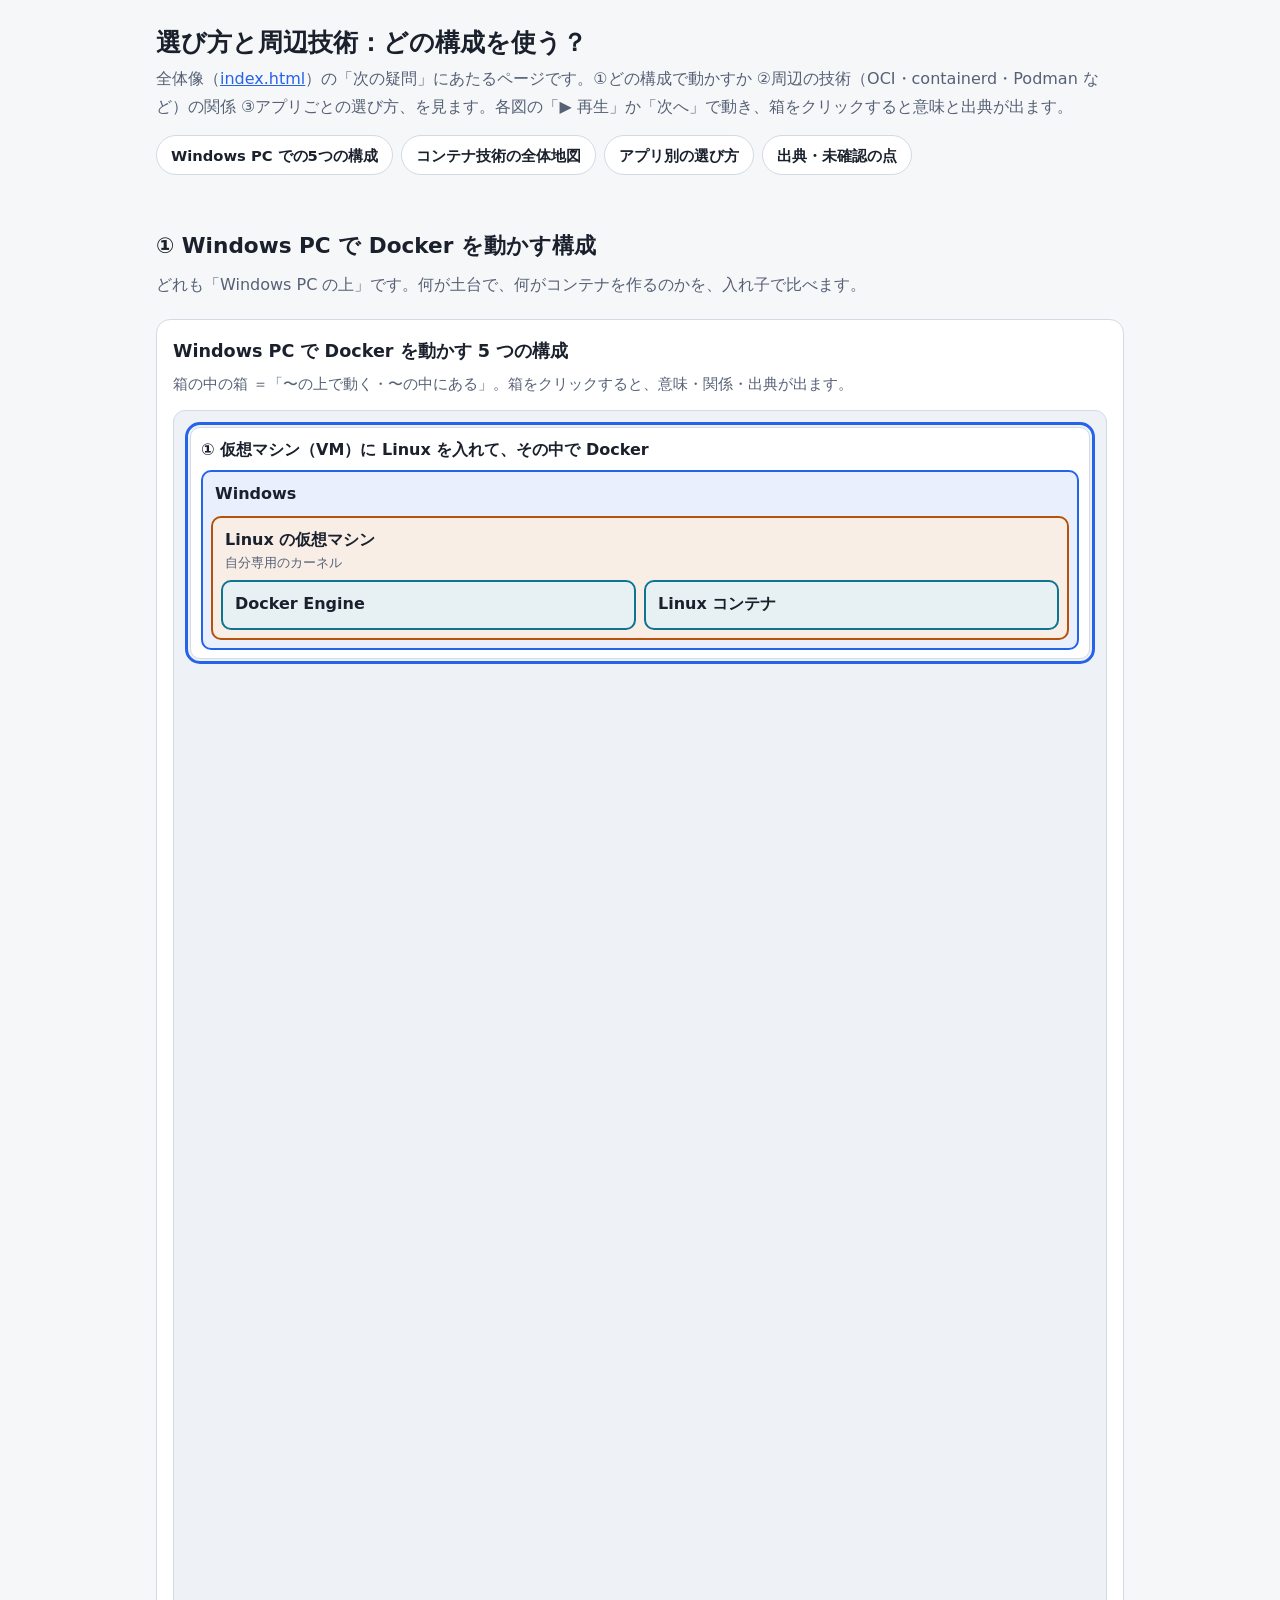
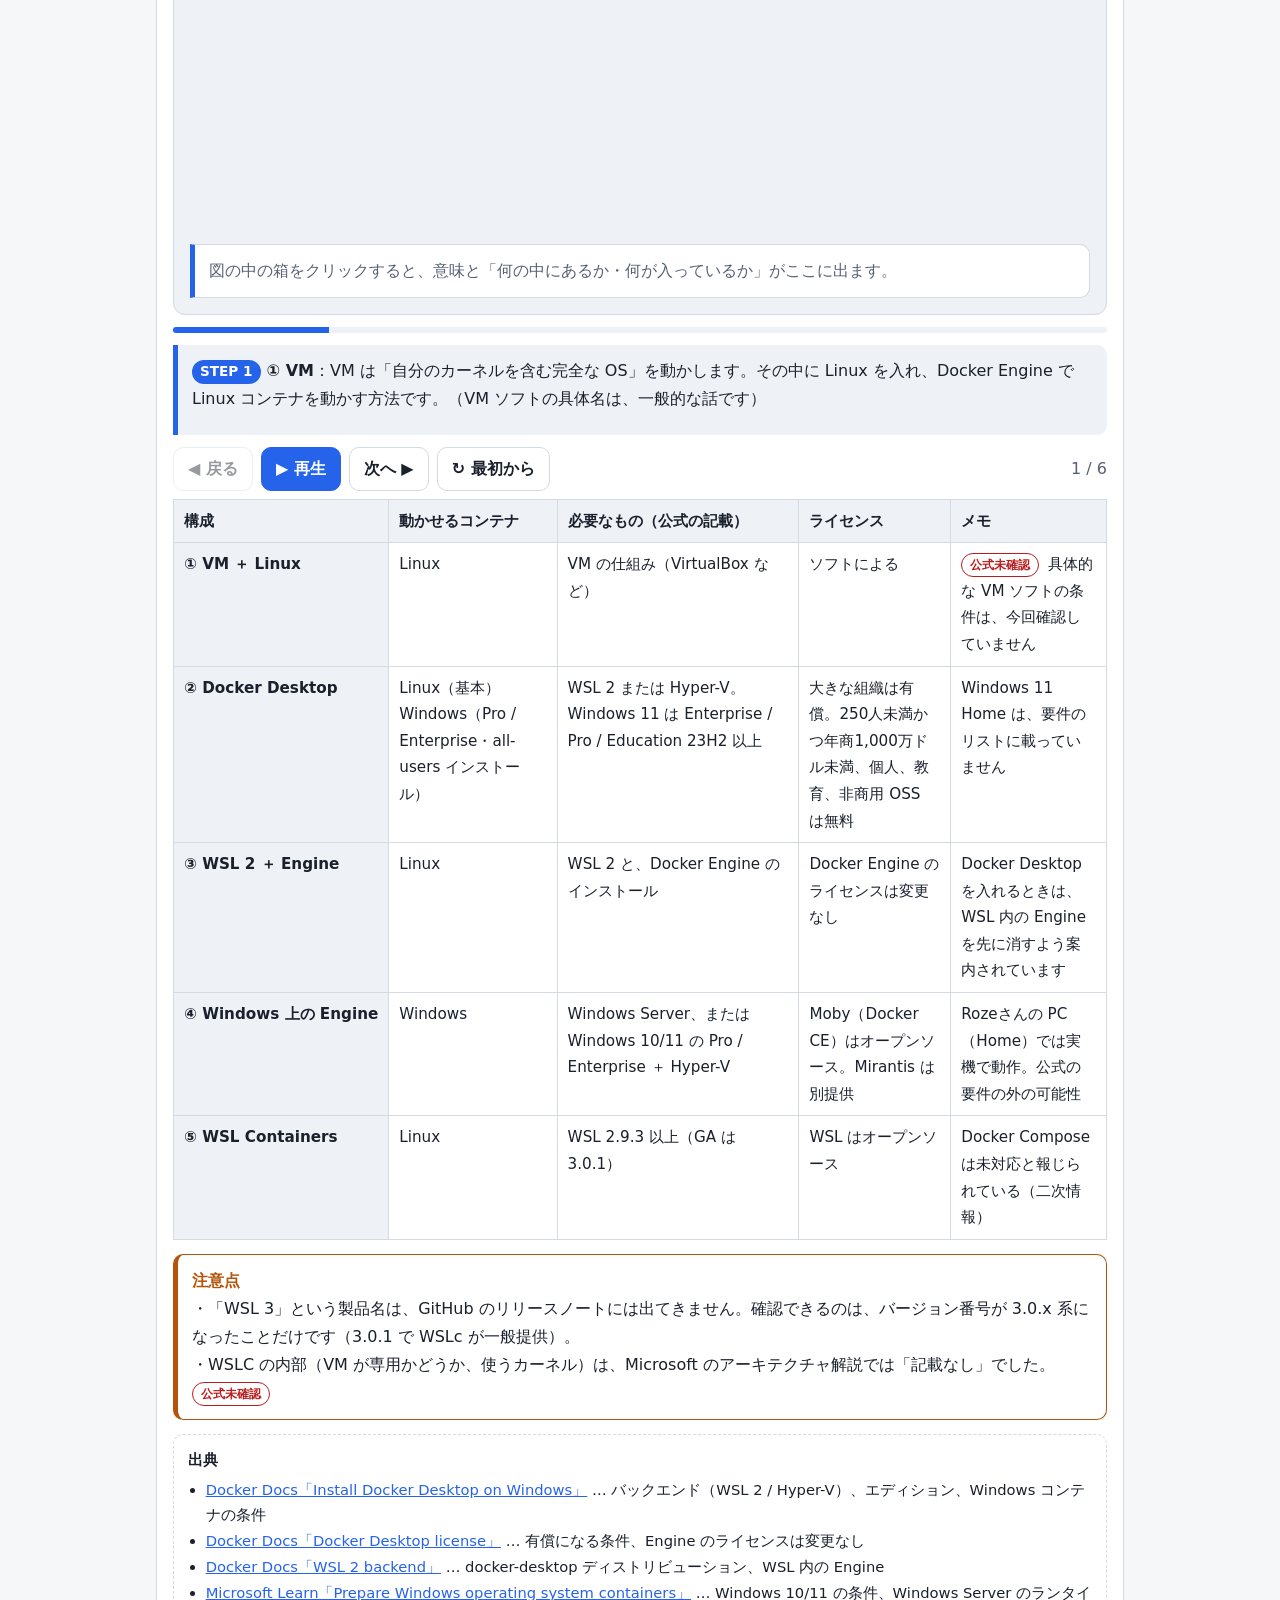
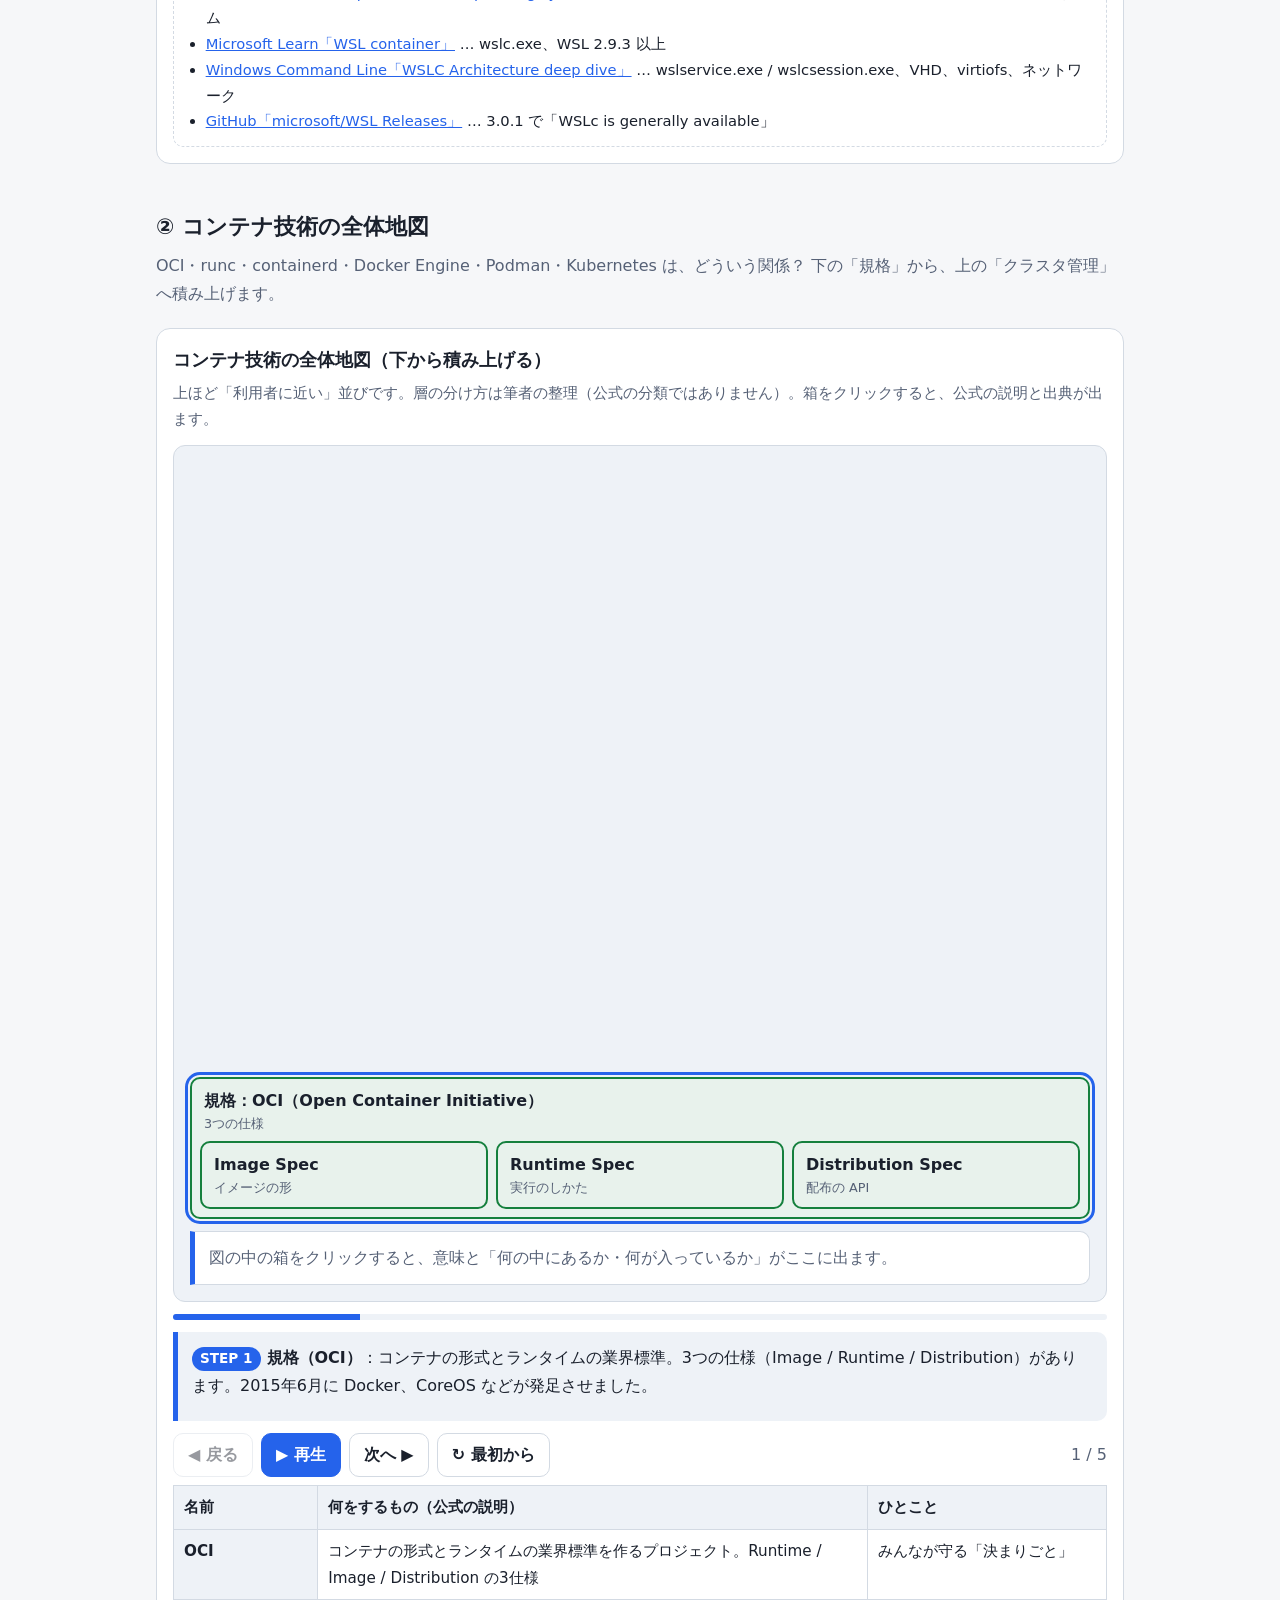
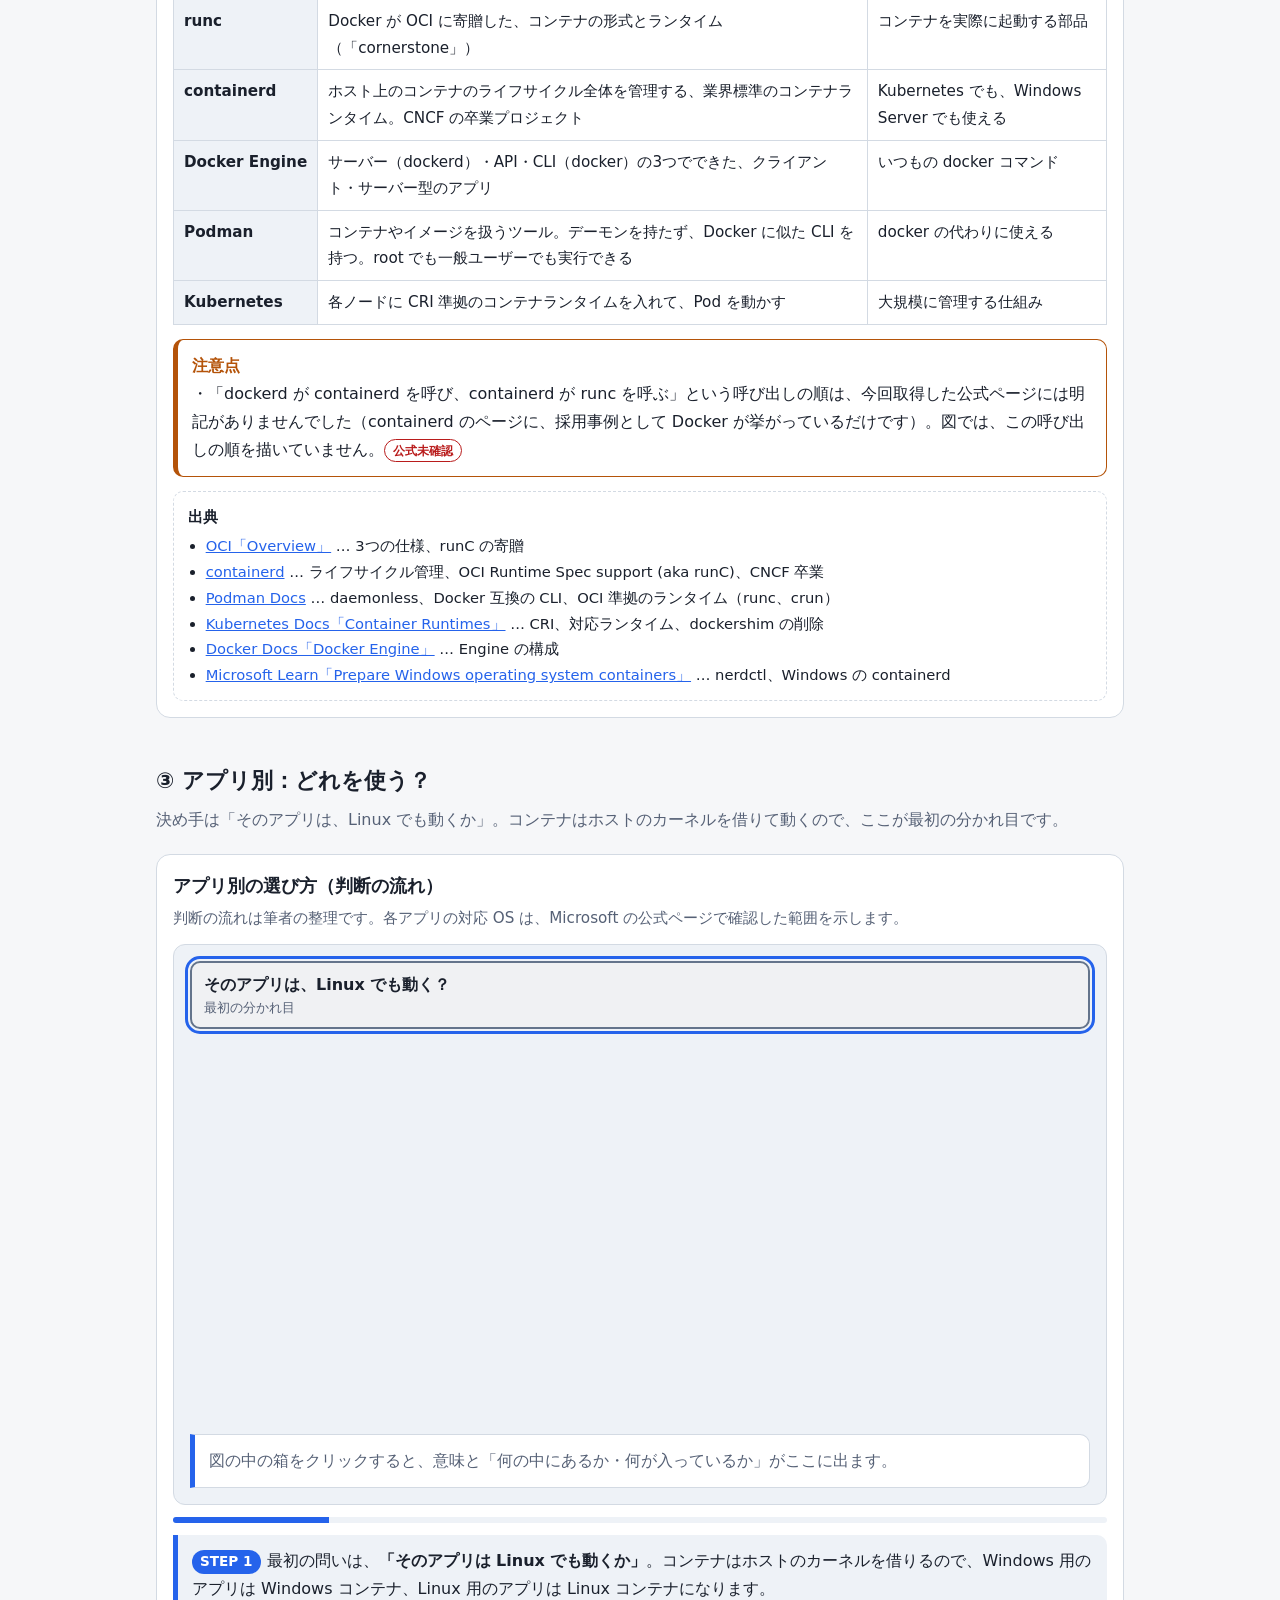
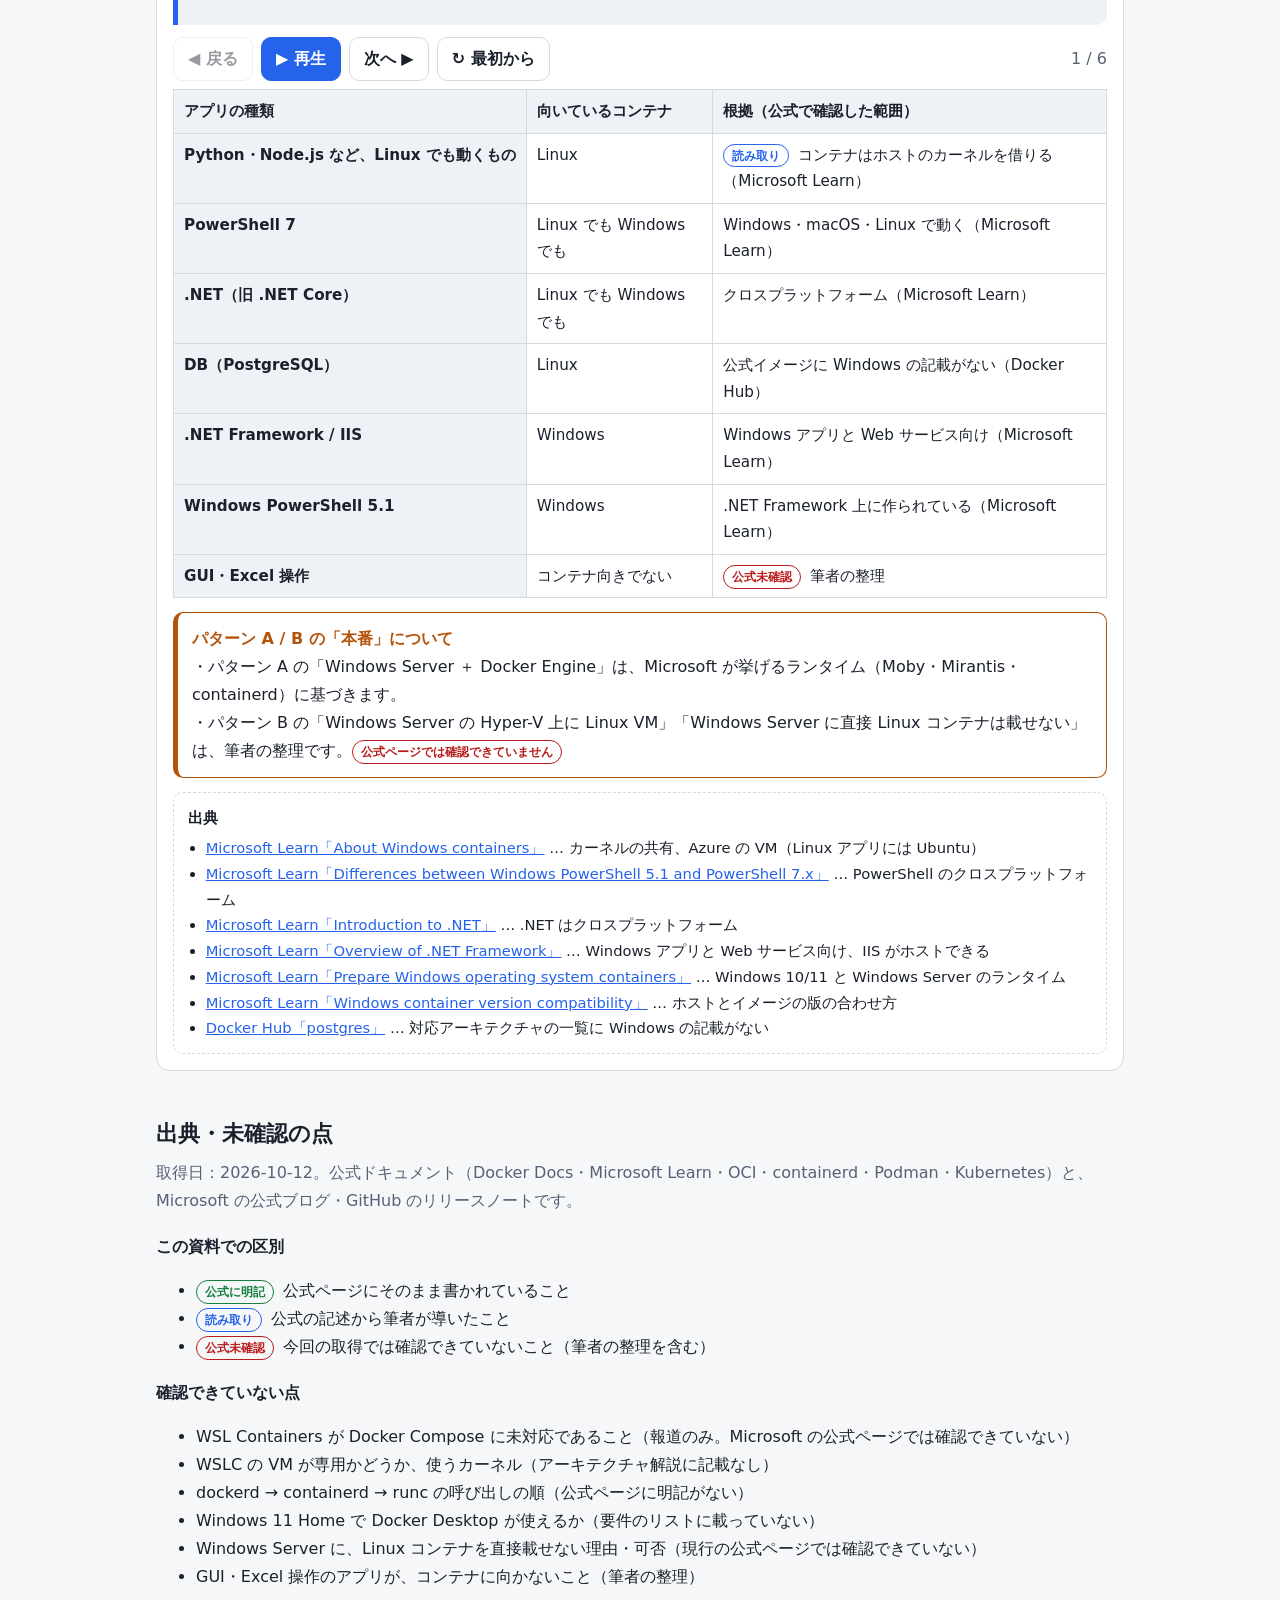
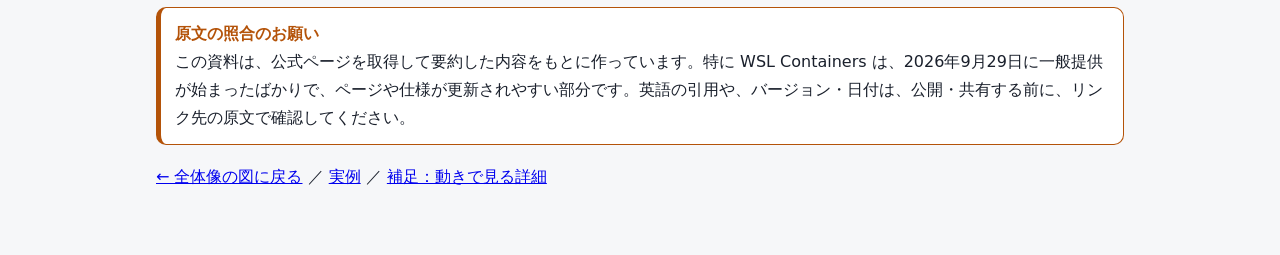
==== docker_visual/choose.html @ 4e9d83b9 "選び方と周辺技術のページを追加 drawio にあった話題を HTML に追加した。  - choose.html: Windows PC での5つの構成の比較、コンテナ技術の   全体地図（OCI・" ====
<!doctype html>
<html lang="ja">
<head>
  <meta charset="utf-8">
  <meta name="viewport" content="width=device-width, initial-scale=1">
  <title>選び方と周辺技術：どの構成を使う？</title>
  <meta name="description" content="Windows PC で Docker を動かす構成の比較、コンテナ技術の全体地図（OCI・containerd・runc・Podman・Kubernetes）、アプリ別の選び方を、公式ドキュメントの出典つきで解説">
  <link rel="stylesheet" href="css/base.css">
  <link rel="stylesheet" href="css/scenes.css">
  <link rel="stylesheet" href="css/termmap.css">
  <link rel="stylesheet" href="css/details.css">
</head>
<body>
<div class="wrap">

  <header class="details-head">
    <h1>選び方と周辺技術：どの構成を使う？</h1>
    <p>全体像（<a href="index.html">index.html</a>）の「次の疑問」にあたるページです。①どの構成で動かすか ②周辺の技術（OCI・containerd・Podman など）の関係 ③アプリごとの選び方、を見ます。各図の「▶ 再生」か「次へ」で動き、箱をクリックすると意味と出典が出ます。</p>
    <ul class="jump" aria-label="ページ内の移動">
      <li><a href="#t-config">Windows PC での5つの構成</a></li>
      <li><a href="#t-landscape">コンテナ技術の全体地図</a></li>
      <li><a href="#t-choose">アプリ別の選び方</a></li>
      <li><a href="#sources">出典・未確認の点</a></li>
    </ul>
  </header>

  <main>

  <!-- ======================= A. 構成の比較 ======================= -->
  <section class="group" id="g-config">
    <h2>① Windows PC で Docker を動かす構成</h2>
    <p class="lead">どれも「Windows PC の上」です。何が土台で、何がコンテナを作るのかを、入れ子で比べます。</p>

    <section class="scene" data-scene aria-labelledby="t-config">
      <h3 id="t-config">Windows PC で Docker を動かす 5 つの構成</h3>
      <p class="scene-sub">箱の中の箱 ＝「〜の上で動く・〜の中にある」。箱をクリックすると、意味・関係・出典が出ます。</p>
      <div class="stage">
        <div class="termmap">

          <div class="cfg" data-show="1" data-hl="1">
            <div class="cfg-title">① 仮想マシン（VM）に Linux を入れて、その中で Docker</div>
            <div class="tm win" data-term="hostos">
              <button class="tm-label" type="button"><span class="tm-name">Windows</span></button>
              <div class="tm-body">
                <div class="tm lin" data-term="vm_linux">
                  <button class="tm-label" type="button"><span class="tm-name">Linux の仮想マシン</span><span class="tm-note">自分専用のカーネル</span></button>
                  <div class="tm-body">
                    <div class="tm ctr" data-term="engine"><button class="tm-label" type="button"><span class="tm-name">Docker Engine</span></button></div>
                    <div class="tm ctr" data-term="ctr_linux"><button class="tm-label" type="button"><span class="tm-name">Linux コンテナ</span></button></div>
                  </div>
                </div>
              </div>
            </div>
          </div>

          <div class="cfg" data-show="2" data-hl="2">
            <div class="cfg-title">② Docker Desktop（WSL 2 バックエンド）</div>
            <div class="tm win" data-term="hostos">
              <button class="tm-label" type="button"><span class="tm-name">Windows</span></button>
              <div class="tm-body">
                <div class="tm ctr" data-term="desktop_win"><button class="tm-label" type="button"><span class="tm-name">Docker Desktop</span><span class="tm-note">GUI・docker コマンド</span></button></div>
                <div class="tm lin" data-term="wsl2">
                  <button class="tm-label" type="button"><span class="tm-name">WSL 2</span><span class="tm-note">Linux カーネル</span></button>
                  <div class="tm-body">
                    <div class="tm host" data-term="desktop_distro">
                      <button class="tm-label" type="button"><span class="tm-name">docker-desktop ディストリビューション</span></button>
                      <div class="tm-body">
                        <div class="tm ctr" data-term="engine"><button class="tm-label" type="button"><span class="tm-name">Docker Engine</span></button></div>
                        <div class="tm ctr" data-term="ctr_linux"><button class="tm-label" type="button"><span class="tm-name">Linux コンテナ</span></button></div>
                      </div>
                    </div>
                  </div>
                </div>
              </div>
            </div>
          </div>

          <div class="cfg" data-show="3" data-hl="3">
            <div class="cfg-title">③ WSL 2 の Ubuntu などに、Docker Engine を直接入れる</div>
            <div class="tm win" data-term="hostos">
              <button class="tm-label" type="button"><span class="tm-name">Windows</span></button>
              <div class="tm-body">
                <div class="tm lin" data-term="wsl2">
                  <button class="tm-label" type="button"><span class="tm-name">WSL 2</span><span class="tm-note">Linux カーネル</span></button>
                  <div class="tm-body">
                    <div class="tm host" data-term="ubuntu_distro">
                      <button class="tm-label" type="button"><span class="tm-name">Ubuntu など</span></button>
                      <div class="tm-body">
                        <div class="tm ctr" data-term="engine"><button class="tm-label" type="button"><span class="tm-name">Docker Engine</span><span class="tm-note">直接入れる</span></button></div>
                        <div class="tm ctr" data-term="ctr_linux"><button class="tm-label" type="button"><span class="tm-name">Linux コンテナ</span></button></div>
                      </div>
                    </div>
                  </div>
                </div>
              </div>
            </div>
          </div>

          <div class="cfg" data-show="4" data-hl="4">
            <div class="cfg-title">④ Windows 上に Docker Engine（Windows コンテナ）</div>
            <div class="tm win" data-term="hostos">
              <button class="tm-label" type="button"><span class="tm-name">Windows</span><span class="tm-note">カーネルを貸す</span></button>
              <div class="tm-body">
                <div class="tm ctr" data-term="win_engine"><button class="tm-label" type="button"><span class="tm-name">Docker Engine</span><span class="tm-note">Windows 上</span></button></div>
                <div class="tm ctr" data-term="ctr_win"><button class="tm-label" type="button"><span class="tm-name">Windows コンテナ</span><span class="tm-note">プロセス分離 / Hyper-V 分離</span></button></div>
              </div>
            </div>
          </div>

          <div class="cfg" data-show="5" data-hl="5">
            <div class="cfg-title">⑤ WSL Containers（wslc）：Docker を入れずに Linux コンテナ</div>
            <div class="tm win" data-term="hostos">
              <button class="tm-label" type="button"><span class="tm-name">Windows</span></button>
              <div class="tm-body">
                <div class="tm ctr" data-term="wslc_cli"><button class="tm-label" type="button"><span class="tm-name">wslc.exe</span><span class="tm-note">CLI（docker に似たコマンド）</span></button></div>
                <div class="tm lin" data-term="wslc_service">
                  <button class="tm-label" type="button"><span class="tm-name">WSL（wslservice.exe）</span><span class="tm-note">VM を作る</span></button>
                  <div class="tm-body">
                    <div class="tm host" data-term="wslc_session">
                      <button class="tm-label" type="button"><span class="tm-name">セッション（wslcsession.exe）</span></button>
                      <div class="tm-body">
                        <div class="tm ctr" data-term="ctr_linux"><button class="tm-label" type="button"><span class="tm-name">Linux コンテナ</span></button></div>
                      </div>
                    </div>
                  </div>
                </div>
              </div>
            </div>
          </div>

          <div class="tm-panel" aria-live="polite"></div>
        </div>
      </div>
      <ol class="caption-list">
        <li><strong>① VM</strong>：VM は「自分のカーネルを含む完全な OS」を動かします。その中に Linux を入れ、Docker Engine で Linux コンテナを動かす方法です。（VM ソフトの具体名は、一般的な話です）</li>
        <li><strong>② Docker Desktop</strong>：既定のバックエンドは <strong>WSL 2</strong>。コンテナは、WSL 2 の中の専用ディストリビューション（<code>docker-desktop</code>）で動きます。大きな組織では有償です。</li>
        <li><strong>③ WSL 2 ＋ Engine</strong>：Ubuntu などの WSL 2 ディストリビューションに、<strong>Docker Engine を直接</strong>入れます。Docker Desktop は不要。Docker Engine 自体のライセンスは変わっていません。</li>
        <li><strong>④ Windows 上の Engine</strong>：<strong>Windows コンテナ</strong>を動かす方法。Windows Server では Moby・Mirantis・containerd。Windows 10/11 は、公式には「Pro / Enterprise ＋ Hyper-V」。Rozeさんの PC（Home）では動きましたが、公式の要件の外の可能性があります。</li>
        <li><strong>⑤ WSL Containers</strong>：WSL に組み込まれた Linux コンテナ機能（<code>wslc.exe</code>）。<strong>Docker を別に入れなくてよい</strong>。2026/9/29 に一般提供（WSL 3.0.1）。Docker Compose は未対応と報じられています（公式ページでは未確認）。</li>
        <li>どれも「カーネルを借りて動く」点は同じ。違いは、<strong>誰がコンテナを作るか</strong>と、<strong>どのカーネルを使うか</strong>です。<span class="badge inf">公式の記述からの読み取り</span></li>
      </ol>

      <div class="table-wrap">
        <table class="tbl">
          <thead><tr><th>構成</th><th>動かせるコンテナ</th><th>必要なもの（公式の記載）</th><th>ライセンス</th><th>メモ</th></tr></thead>
          <tbody>
            <tr><th>① VM ＋ Linux</th><td>Linux</td><td>VM の仕組み（VirtualBox など）</td><td>ソフトによる</td><td><span class="badge unk">公式未確認</span> 具体的な VM ソフトの条件は、今回確認していません</td></tr>
            <tr><th>② Docker Desktop</th><td>Linux（基本）<br>Windows（Pro / Enterprise・all-users インストール）</td><td>WSL 2 または Hyper-V。Windows 11 は Enterprise / Pro / Education 23H2 以上</td><td>大きな組織は有償。250人未満かつ年商1,000万ドル未満、個人、教育、非商用 OSS は無料</td><td>Windows 11 Home は、要件のリストに載っていません</td></tr>
            <tr><th>③ WSL 2 ＋ Engine</th><td>Linux</td><td>WSL 2 と、Docker Engine のインストール</td><td>Docker Engine のライセンスは変更なし</td><td>Docker Desktop を入れるときは、WSL 内の Engine を先に消すよう案内されています</td></tr>
            <tr><th>④ Windows 上の Engine</th><td>Windows</td><td>Windows Server、または Windows 10/11 の Pro / Enterprise ＋ Hyper-V</td><td>Moby（Docker CE）はオープンソース。Mirantis は別提供</td><td>Rozeさんの PC（Home）では実機で動作。公式の要件の外の可能性</td></tr>
            <tr><th>⑤ WSL Containers</th><td>Linux</td><td>WSL 2.9.3 以上（GA は 3.0.1）</td><td>WSL はオープンソース</td><td>Docker Compose は未対応と報じられている（二次情報）</td></tr>
          </tbody>
        </table>
      </div>

      <div class="note">
        <strong>注意点</strong><br>
        ・「WSL 3」という製品名は、GitHub のリリースノートには出てきません。確認できるのは、バージョン番号が 3.0.x 系になったことだけです（3.0.1 で WSLc が一般提供）。<br>
        ・WSLC の内部（VM が専用かどうか、使うカーネル）は、Microsoft のアーキテクチャ解説では「記載なし」でした。<span class="badge unk">公式未確認</span>
      </div>

      <div class="sources">
        <strong>出典</strong>
        <ul>
          <li><a href="https://docs.docker.com/desktop/setup/install/windows-install/" target="_blank" rel="noopener">Docker Docs「Install Docker Desktop on Windows」</a> … バックエンド（WSL 2 / Hyper-V）、エディション、Windows コンテナの条件</li>
          <li><a href="https://docs.docker.com/subscription/desktop-license/" target="_blank" rel="noopener">Docker Docs「Docker Desktop license」</a> … 有償になる条件、Engine のライセンスは変更なし</li>
          <li><a href="https://docs.docker.com/desktop/features/wsl/" target="_blank" rel="noopener">Docker Docs「WSL 2 backend」</a> … docker-desktop ディストリビューション、WSL 内の Engine</li>
          <li><a href="https://learn.microsoft.com/en-us/virtualization/windowscontainers/quick-start/set-up-environment" target="_blank" rel="noopener">Microsoft Learn「Prepare Windows operating system containers」</a> … Windows 10/11 の条件、Windows Server のランタイム</li>
          <li><a href="https://learn.microsoft.com/en-us/windows/wsl/wsl-container" target="_blank" rel="noopener">Microsoft Learn「WSL container」</a> … wslc.exe、WSL 2.9.3 以上</li>
          <li><a href="https://devblogs.microsoft.com/commandline/wslc-architecture-deep-dive/" target="_blank" rel="noopener">Windows Command Line「WSLC Architecture deep dive」</a> … wslservice.exe / wslcsession.exe、VHD、virtiofs、ネットワーク</li>
          <li><a href="https://github.com/microsoft/WSL/releases" target="_blank" rel="noopener">GitHub「microsoft/WSL Releases」</a> … 3.0.1 で「WSLc is generally available」</li>
        </ul>
      </div>
    </section>
  </section>

  <!-- ======================= B. 技術の全体地図 ======================= -->
  <section class="group" id="g-landscape">
    <h2>② コンテナ技術の全体地図</h2>
    <p class="lead">OCI・runc・containerd・Docker Engine・Podman・Kubernetes は、どういう関係？ 下の「規格」から、上の「クラスタ管理」へ積み上げます。</p>

    <section class="scene" data-scene aria-labelledby="t-landscape">
      <h3 id="t-landscape">コンテナ技術の全体地図（下から積み上げる）</h3>
      <p class="scene-sub">上ほど「利用者に近い」並びです。層の分け方は筆者の整理（公式の分類ではありません）。箱をクリックすると、公式の説明と出典が出ます。</p>
      <div class="stage">
        <div class="termmap">

          <div class="tm net" data-term="l_orch" data-show="5" data-hl="5">
            <button class="tm-label" type="button"><span class="tm-name">クラスタの管理</span><span class="tm-note">多数のコンテナを、複数のマシンで</span></button>
            <div class="tm-body">
              <div class="tm net" data-term="k8s"><button class="tm-label" type="button"><span class="tm-name">Kubernetes</span><span class="tm-note">CRI に準拠したランタイムが必要</span></button></div>
              <div class="tm host" data-term="cri"><button class="tm-label" type="button"><span class="tm-name">CRI</span><span class="tm-note">kubelet とランタイムの取り決め</span></button></div>
            </div>
          </div>

          <div class="tm ctr" data-term="l_tools" data-show="4" data-hl="4">
            <button class="tm-label" type="button"><span class="tm-name">利用者が使うエンジン・ツール</span><span class="tm-note">docker / podman / nerdctl</span></button>
            <div class="tm-body">
              <div class="tm ctr" data-term="engine"><button class="tm-label" type="button"><span class="tm-name">Docker Engine</span><span class="tm-note">docker ＋ API ＋ dockerd</span></button></div>
              <div class="tm ctr" data-term="podman"><button class="tm-label" type="button"><span class="tm-name">Podman</span><span class="tm-note">デーモンを持たない</span></button></div>
              <div class="tm ctr" data-term="nerdctl"><button class="tm-label" type="button"><span class="tm-name">nerdctl</span><span class="tm-note">containerd 用の Docker 互換 CLI</span></button></div>
            </div>
          </div>

          <div class="tm win" data-term="l_runtime" data-show="3" data-hl="3">
            <button class="tm-label" type="button"><span class="tm-name">コンテナランタイム</span><span class="tm-note">ライフサイクルを管理する</span></button>
            <div class="tm-body">
              <div class="tm win" data-term="containerd"><button class="tm-label" type="button"><span class="tm-name">containerd</span><span class="tm-note">Linux にも Windows にもある</span></button></div>
              <div class="tm win" data-term="crio"><button class="tm-label" type="button"><span class="tm-name">CRI-O</span></button></div>
            </div>
          </div>

          <div class="tm lin" data-term="l_low" data-show="2" data-hl="2">
            <button class="tm-label" type="button"><span class="tm-name">低レベルランタイム</span><span class="tm-note">コンテナのプロセスを実際に作る</span></button>
            <div class="tm-body">
              <div class="tm lin" data-term="runc"><button class="tm-label" type="button"><span class="tm-name">runc</span><span class="tm-note">Docker が OCI に寄贈</span></button></div>
              <div class="tm lin" data-term="crun"><button class="tm-label" type="button"><span class="tm-name">crun</span></button></div>
            </div>
          </div>

          <div class="tm img" data-term="l_spec" data-hl="1">
            <button class="tm-label" type="button"><span class="tm-name">規格：OCI（Open Container Initiative）</span><span class="tm-note">3つの仕様</span></button>
            <div class="tm-body">
              <div class="tm img" data-term="oci_image"><button class="tm-label" type="button"><span class="tm-name">Image Spec</span><span class="tm-note">イメージの形</span></button></div>
              <div class="tm img" data-term="oci_runtime"><button class="tm-label" type="button"><span class="tm-name">Runtime Spec</span><span class="tm-note">実行のしかた</span></button></div>
              <div class="tm img" data-term="oci_dist"><button class="tm-label" type="button"><span class="tm-name">Distribution Spec</span><span class="tm-note">配布の API</span></button></div>
            </div>
          </div>

          <div class="tm-panel" aria-live="polite"></div>
        </div>
      </div>
      <ol class="caption-list">
        <li><strong>規格（OCI）</strong>：コンテナの形式とランタイムの業界標準。3つの仕様（Image / Runtime / Distribution）があります。2015年6月に Docker、CoreOS などが発足させました。</li>
        <li><strong>低レベルランタイム</strong>：コンテナのプロセスを実際に作る部分。<strong>runc</strong> は、Docker が OCI に寄贈したものです。Podman のページには、runc と並んで <strong>crun</strong> が挙がっています。</li>
        <li><strong>コンテナランタイム</strong>：<strong>containerd</strong> は、コンテナのライフサイクル全体（イメージの転送と保存、コンテナの実行と監視など）を管理します。Linux と Windows の両方にあります。<strong>CRI-O</strong> も、Kubernetes のランタイムの例です。</li>
        <li><strong>エンジン・ツール</strong>：<strong>Docker Engine</strong>、デーモンを持たない <strong>Podman</strong>、containerd 用の Docker 互換 CLI <strong>nerdctl</strong>。Podman は、OCI 準拠のランタイム（runc、crun など）に頼ってコンテナを作ります。</li>
        <li><strong>Kubernetes</strong>：各ノードに、CRI に準拠したコンテナランタイムを入れて使います。例は containerd・CRI-O・Docker Engine・Mirantis Container Runtime。Docker Engine との直接統合（dockershim）は 1.24 で削除されました。</li>
      </ol>

      <div class="table-wrap">
        <table class="tbl">
          <thead><tr><th>名前</th><th>何をするもの（公式の説明）</th><th>ひとこと</th></tr></thead>
          <tbody>
            <tr><th>OCI</th><td>コンテナの形式とランタイムの業界標準を作るプロジェクト。Runtime / Image / Distribution の3仕様</td><td>みんなが守る「決まりごと」</td></tr>
            <tr><th>runc</th><td>Docker が OCI に寄贈した、コンテナの形式とランタイム（「cornerstone」）</td><td>コンテナを実際に起動する部品</td></tr>
            <tr><th>containerd</th><td>ホスト上のコンテナのライフサイクル全体を管理する、業界標準のコンテナランタイム。CNCF の卒業プロジェクト</td><td>Kubernetes でも、Windows Server でも使える</td></tr>
            <tr><th>Docker Engine</th><td>サーバー（dockerd）・API・CLI（docker）の3つでできた、クライアント・サーバー型のアプリ</td><td>いつもの docker コマンド</td></tr>
            <tr><th>Podman</th><td>コンテナやイメージを扱うツール。デーモンを持たず、Docker に似た CLI を持つ。root でも一般ユーザーでも実行できる</td><td>docker の代わりに使える</td></tr>
            <tr><th>Kubernetes</th><td>各ノードに CRI 準拠のコンテナランタイムを入れて、Pod を動かす</td><td>大規模に管理する仕組み</td></tr>
          </tbody>
        </table>
      </div>

      <div class="note">
        <strong>注意点</strong><br>
        ・「dockerd が containerd を呼び、containerd が runc を呼ぶ」という呼び出しの順は、今回取得した公式ページには明記がありませんでした（containerd のページに、採用事例として Docker が挙がっているだけです）。図では、この呼び出しの順を描いていません。<span class="badge unk">公式未確認</span>
      </div>

      <div class="sources">
        <strong>出典</strong>
        <ul>
          <li><a href="https://opencontainers.org/about/overview/" target="_blank" rel="noopener">OCI「Overview」</a> … 3つの仕様、runC の寄贈</li>
          <li><a href="https://containerd.io/" target="_blank" rel="noopener">containerd</a> … ライフサイクル管理、OCI Runtime Spec support (aka runC)、CNCF 卒業</li>
          <li><a href="https://docs.podman.io/en/latest/" target="_blank" rel="noopener">Podman Docs</a> … daemonless、Docker 互換の CLI、OCI 準拠のランタイム（runc、crun）</li>
          <li><a href="https://kubernetes.io/docs/setup/production-environment/container-runtimes/" target="_blank" rel="noopener">Kubernetes Docs「Container Runtimes」</a> … CRI、対応ランタイム、dockershim の削除</li>
          <li><a href="https://docs.docker.com/engine/" target="_blank" rel="noopener">Docker Docs「Docker Engine」</a> … Engine の構成</li>
          <li><a href="https://learn.microsoft.com/en-us/virtualization/windowscontainers/quick-start/set-up-environment" target="_blank" rel="noopener">Microsoft Learn「Prepare Windows operating system containers」</a> … nerdctl、Windows の containerd</li>
        </ul>
      </div>
    </section>
  </section>

  <!-- ======================= C. アプリ別の選び方 ======================= -->
  <section class="group" id="g-choose">
    <h2>③ アプリ別：どれを使う？</h2>
    <p class="lead">決め手は「そのアプリは、Linux でも動くか」。コンテナはホストのカーネルを借りて動くので、ここが最初の分かれ目です。</p>

    <section class="scene" data-scene aria-labelledby="t-choose">
      <h3 id="t-choose">アプリ別の選び方（判断の流れ）</h3>
      <p class="scene-sub">判断の流れは筆者の整理です。各アプリの対応 OS は、Microsoft の公式ページで確認した範囲を示します。</p>
      <div class="stage">
        <div class="termmap">

          <div class="tm host" data-term="q_linux" data-hl="1">
            <button class="tm-label" type="button"><span class="tm-name">そのアプリは、Linux でも動く？</span><span class="tm-note">最初の分かれ目</span></button>
          </div>

          <div class="grid2 choose-grid">
            <div class="tm-col">
              <div class="tm lin" data-term="pattern_b" data-show="2" data-hl="2">
                <button class="tm-label" type="button"><span class="tm-name">動く → パターン B：Linux コンテナ</span></button>
                <div class="tm-body col">
                  <div class="tm-body">
                    <div class="tm host" data-term="ps7"><button class="tm-label" type="button"><span class="tm-name">PowerShell 7</span></button></div>
                    <div class="tm host" data-term="dotnet"><button class="tm-label" type="button"><span class="tm-name">.NET（旧 .NET Core）</span></button></div>
                    <div class="tm host" data-term="db_linux"><button class="tm-label" type="button"><span class="tm-name">DB（PostgreSQL など）</span></button></div>
                  </div>
                  <div class="tm img" data-show="3" data-hl="3"><div class="tm-note">開発：WSL 2 ＋ Docker Engine（または Docker Desktop）</div></div>
                  <div class="tm img" data-show="3" data-hl="3"><div class="tm-note">本番：Linux サーバー・クラウド</div></div>
                </div>
              </div>
            </div>
            <div class="tm-col">
              <div class="tm win" data-term="pattern_a" data-show="4" data-hl="4">
                <button class="tm-label" type="button"><span class="tm-name">Windows 専用 → パターン A：Windows コンテナ</span></button>
                <div class="tm-body col">
                  <div class="tm-body">
                    <div class="tm host" data-term="dotnet_fw"><button class="tm-label" type="button"><span class="tm-name">.NET Framework（IIS 上の ASP.NET など）</span></button></div>
                    <div class="tm host" data-term="ps51"><button class="tm-label" type="button"><span class="tm-name">Windows PowerShell 5.1</span></button></div>
                  </div>
                  <div class="tm img" data-show="5" data-hl="5"><div class="tm-note">開発：Windows 11 Pro / Enterprise ＋ Docker Desktop（Windows コンテナ）</div></div>
                  <div class="tm img" data-show="5" data-hl="5"><div class="tm-note">本番：Windows Server ＋ Docker Engine。イメージの版（ltsc2022 など）を本番に合わせる</div></div>
                </div>
              </div>
            </div>
          </div>

          <div class="tm host unk" data-term="gui_excel" data-show="6" data-hl="6">
            <button class="tm-label" type="button"><span class="tm-name">GUI・Excel 操作のアプリ → コンテナには向かない</span><span class="tm-note">筆者の整理（公式未確認）</span></button>
          </div>

          <div class="tm-panel" aria-live="polite"></div>
        </div>
      </div>
      <ol class="caption-list">
        <li>最初の問いは、<strong>「そのアプリは Linux でも動くか」</strong>。コンテナはホストのカーネルを借りるので、Windows 用のアプリは Windows コンテナ、Linux 用のアプリは Linux コンテナになります。</li>
        <li><strong>Linux でも動く例</strong>：<strong>PowerShell 7</strong>（Windows・macOS・Linux で動く）、<strong>.NET</strong>（クロスプラットフォーム）、PostgreSQL などの DB（公式イメージは Linux 向け）。</li>
        <li>これらは<strong>パターン B（Linux コンテナ）</strong>。開発は WSL 2 ＋ Docker Engine（または Docker Desktop）、本番は Linux サーバーやクラウドです。<span class="badge inf">読み取り</span></li>
        <li><strong>Windows 専用の例</strong>：<strong>.NET Framework</strong>（Windows アプリと Web サービス向け。IIS が、そのランタイムをホストできる）、<strong>Windows PowerShell 5.1</strong>（.NET Framework 上に作られている）。</li>
        <li>これらは<strong>パターン A（Windows コンテナ）</strong>。開発は Windows 11 Pro / Enterprise ＋ Docker Desktop、本番は Windows Server ＋ Docker Engine。イメージの Windows の版を、本番に合わせます。</li>
        <li><strong>GUI を操作するアプリや Excel の操作</strong>は、コンテナには向かないと、筆者は整理しています。そのままの PC か VM で動かす想定です。<span class="badge unk">公式未確認</span></li>
      </ol>

      <div class="table-wrap">
        <table class="tbl">
          <thead><tr><th>アプリの種類</th><th>向いているコンテナ</th><th>根拠（公式で確認した範囲）</th></tr></thead>
          <tbody>
            <tr><th>Python・Node.js など、Linux でも動くもの</th><td>Linux</td><td><span class="badge inf">読み取り</span> コンテナはホストのカーネルを借りる（Microsoft Learn）</td></tr>
            <tr><th>PowerShell 7</th><td>Linux でも Windows でも</td><td>Windows・macOS・Linux で動く（Microsoft Learn）</td></tr>
            <tr><th>.NET（旧 .NET Core）</th><td>Linux でも Windows でも</td><td>クロスプラットフォーム（Microsoft Learn）</td></tr>
            <tr><th>DB（PostgreSQL）</th><td>Linux</td><td>公式イメージに Windows の記載がない（Docker Hub）</td></tr>
            <tr><th>.NET Framework / IIS</th><td>Windows</td><td>Windows アプリと Web サービス向け（Microsoft Learn）</td></tr>
            <tr><th>Windows PowerShell 5.1</th><td>Windows</td><td>.NET Framework 上に作られている（Microsoft Learn）</td></tr>
            <tr><th>GUI・Excel 操作</th><td>コンテナ向きでない</td><td><span class="badge unk">公式未確認</span> 筆者の整理</td></tr>
          </tbody>
        </table>
      </div>

      <div class="note">
        <strong>パターン A / B の「本番」について</strong><br>
        ・パターン A の「Windows Server ＋ Docker Engine」は、Microsoft が挙げるランタイム（Moby・Mirantis・containerd）に基づきます。<br>
        ・パターン B の「Windows Server の Hyper-V 上に Linux VM」「Windows Server に直接 Linux コンテナは載せない」は、筆者の整理です。<span class="badge unk">公式ページでは確認できていません</span>
      </div>

      <div class="sources">
        <strong>出典</strong>
        <ul>
          <li><a href="https://learn.microsoft.com/en-us/virtualization/windowscontainers/about/" target="_blank" rel="noopener">Microsoft Learn「About Windows containers」</a> … カーネルの共有、Azure の VM（Linux アプリには Ubuntu）</li>
          <li><a href="https://learn.microsoft.com/en-us/powershell/scripting/whats-new/differences-from-windows-powershell" target="_blank" rel="noopener">Microsoft Learn「Differences between Windows PowerShell 5.1 and PowerShell 7.x」</a> … PowerShell のクロスプラットフォーム</li>
          <li><a href="https://learn.microsoft.com/en-us/dotnet/core/introduction" target="_blank" rel="noopener">Microsoft Learn「Introduction to .NET」</a> … .NET はクロスプラットフォーム</li>
          <li><a href="https://learn.microsoft.com/en-us/dotnet/framework/get-started/overview" target="_blank" rel="noopener">Microsoft Learn「Overview of .NET Framework」</a> … Windows アプリと Web サービス向け、IIS がホストできる</li>
          <li><a href="https://learn.microsoft.com/en-us/virtualization/windowscontainers/quick-start/set-up-environment" target="_blank" rel="noopener">Microsoft Learn「Prepare Windows operating system containers」</a> … Windows 10/11 と Windows Server のランタイム</li>
          <li><a href="https://learn.microsoft.com/en-us/virtualization/windowscontainers/deploy-containers/version-compatibility" target="_blank" rel="noopener">Microsoft Learn「Windows container version compatibility」</a> … ホストとイメージの版の合わせ方</li>
          <li><a href="https://hub.docker.com/_/postgres" target="_blank" rel="noopener">Docker Hub「postgres」</a> … 対応アーキテクチャの一覧に Windows の記載がない</li>
        </ul>
      </div>
    </section>
  </section>

  <section class="group" id="sources">
    <h2>出典・未確認の点</h2>
    <p class="lead">取得日：2026-10-12。公式ドキュメント（Docker Docs・Microsoft Learn・OCI・containerd・Podman・Kubernetes）と、Microsoft の公式ブログ・GitHub のリリースノートです。</p>

    <h4>この資料での区別</h4>
    <ul>
      <li><span class="badge ok">公式に明記</span> 公式ページにそのまま書かれていること</li>
      <li><span class="badge inf">読み取り</span> 公式の記述から筆者が導いたこと</li>
      <li><span class="badge unk">公式未確認</span> 今回の取得では確認できていないこと（筆者の整理を含む）</li>
    </ul>

    <h4>確認できていない点</h4>
    <ul>
      <li>WSL Containers が Docker Compose に未対応であること（報道のみ。Microsoft の公式ページでは確認できていない）</li>
      <li>WSLC の VM が専用かどうか、使うカーネル（アーキテクチャ解説に記載なし）</li>
      <li>dockerd → containerd → runc の呼び出しの順（公式ページに明記がない）</li>
      <li>Windows 11 Home で Docker Desktop が使えるか（要件のリストに載っていない）</li>
      <li>Windows Server に、Linux コンテナを直接載せない理由・可否（現行の公式ページでは確認できていない）</li>
      <li>GUI・Excel 操作のアプリが、コンテナに向かないこと（筆者の整理）</li>
    </ul>

    <div class="note">
      <strong>原文の照合のお願い</strong><br>
      この資料は、公式ページを取得して要約した内容をもとに作っています。特に WSL Containers は、2026年9月29日に一般提供が始まったばかりで、ページや仕様が更新されやすい部分です。英語の引用や、バージョン・日付は、公開・共有する前に、リンク先の原文で確認してください。
    </div>

    <p class="story-foot"><a href="index.html">← 全体像の図に戻る</a> ／ <a href="example.html">実例</a> ／ <a href="details.html">補足：動きで見る詳細</a></p>
  </section>

  </main>
</div>

<script src="js/terms.js"></script>
<script src="js/stepper.js"></script>
<script src="js/termmap.js"></script>
</body>
</html>
---- docker_visual/css/base.css ----
/* ===== base.css : 色・レイアウト・部品（図の中身は scenes.css） ===== */

:root {
  --font: "Segoe UI", "Yu Gothic UI", "Hiragino Sans", "Meiryo", system-ui, sans-serif;
  --mono: "Cascadia Mono", Consolas, "Courier New", monospace;

  --bg: #f6f7f9;
  --surface: #ffffff;
  --surface-2: #eef2f7;
  --text: #1a202c;
  --muted: #566176;
  --border: #d3dae3;
  --accent: #2563eb;
  --on-accent: #ffffff;
  --ok: #15803d;
  --ng: #b91c1c;
  --warn: #b45309;

  /* 図の部品ごとの色（色だけに頼らず、必ず文字も添える） */
  --c-win: #2563eb;
  --c-lin: #b45309;
  --c-img: #15803d;
  --c-net: #7c3aed;
  --c-vol: #c2410c;
  --c-ctr: #0e7490;
  --c-host: #64748b;
}

@media (prefers-color-scheme: dark) {
  :root {
    --bg: #0f141a;
    --surface: #171d25;
    --surface-2: #1e2630;
    --text: #e6eaf0;
    --muted: #9aa7b8;
    --border: #2e3945;
    --accent: #60a5fa;
    --on-accent: #0b1220;
    --ok: #4ade80;
    --ng: #f87171;
    --warn: #fbbf24;

    --c-win: #60a5fa;
    --c-lin: #fbbf24;
    --c-img: #4ade80;
    --c-net: #a78bfa;
    --c-vol: #fb923c;
    --c-ctr: #22d3ee;
    --c-host: #94a3b8;
  }
}

*, *::before, *::after { box-sizing: border-box; }

html { -webkit-text-size-adjust: 100%; scroll-behavior: smooth; }

body {
  margin: 0;
  background: var(--bg);
  color: var(--text);
  font: 16px/1.75 var(--font);
}

.wrap { max-width: 1000px; margin: 0 auto; padding: 0 16px 64px; }

/* ----- ヘッダー ----- */
.site-header { padding: 28px 0 14px; }
.site-header h1 { margin: 0 0 6px; font-size: 1.65rem; line-height: 1.35; }
.site-header p { margin: 0; color: var(--muted); }

/* ----- タブ ----- */
.tabs {
  position: sticky; top: 0; z-index: 10;
  display: flex; gap: 6px; padding: 8px 0;
  background: var(--bg);
  border-bottom: 1px solid var(--border);
  overflow-x: auto;
}
.tab {
  flex: 0 0 auto;
  min-height: 44px; padding: 0 16px;
  border: 1px solid var(--border); border-radius: 999px;
  background: var(--surface); color: var(--text);
  font: inherit; font-weight: 600; cursor: pointer; white-space: nowrap;
}
.tab[aria-selected="true"] {
  background: var(--accent); color: var(--on-accent); border-color: var(--accent);
}
.panel { scroll-margin-top: 64px; }   /* #image などで開いたとき、見出しが固定ナビに隠れないように */
.panel[hidden] { display: none; }

/* ----- 見出し・文章 ----- */
.panel > h2 { margin: 28px 0 6px; font-size: 1.35rem; }
.panel > .lead { margin: 0 0 8px; color: var(--muted); }
h3 { margin: 0 0 4px; font-size: 1.1rem; scroll-margin-top: 72px; }
h4 { margin: 18px 0 6px; font-size: 1rem; }
code {
  font-family: var(--mono); font-size: .92em;
  background: var(--surface-2); padding: 1px 6px; border-radius: 6px;
}
small { color: var(--muted); }

/* ----- シーン（1つのアニメーション） ----- */
.scene {
  margin: 20px 0;
  padding: 16px;
  background: var(--surface);
  border: 1px solid var(--border);
  border-radius: 14px;
}
.scene > .scene-sub { margin: 0 0 12px; color: var(--muted); font-size: .95rem; }

.stage {
  position: relative;
  padding: 16px;
  background: var(--surface-2);
  border: 1px solid var(--border);
  border-radius: 12px;
  overflow: hidden;
}

/* ----- 操作ボタン ----- */
.controls { display: flex; flex-wrap: wrap; align-items: center; gap: 8px; margin-top: 12px; }
.btn {
  min-height: 44px; min-width: 44px; padding: 0 14px;
  border: 1px solid var(--border); border-radius: 10px;
  background: var(--surface); color: var(--text);
  font: inherit; font-weight: 600; cursor: pointer;
}
.btn:hover:not(:disabled) { border-color: var(--accent); }
.btn:disabled { opacity: .45; cursor: default; }
.btn.primary { background: var(--accent); border-color: var(--accent); color: var(--on-accent); }
.step-count { margin-left: auto; color: var(--muted); font-variant-numeric: tabular-nums; }

.progress { height: 6px; margin-top: 12px; background: var(--surface-2); border-radius: 999px; overflow: hidden; }
.progress > span { display: block; height: 100%; width: 0; background: var(--accent); transition: width .35s ease; }

.caption {
  margin-top: 12px; padding: 12px 14px; min-height: 5.6em;
  background: var(--surface-2);
  border-left: 5px solid var(--accent);
  border-radius: 0 10px 10px 0;
}
.caption .step-no {
  display: inline-block; margin-right: 6px; padding: 0 8px;
  background: var(--accent); color: var(--on-accent);
  border-radius: 999px; font-weight: 700; font-size: .85rem;
}
.caption-list { display: none; }

:focus-visible { outline: 3px solid var(--accent); outline-offset: 2px; }

/* ----- 表 ----- */
.table-wrap { overflow-x: auto; margin: 8px 0 4px; }
.tbl { width: 100%; border-collapse: collapse; font-size: .95rem; background: var(--surface); }
.tbl th, .tbl td { padding: 8px 10px; border: 1px solid var(--border); text-align: left; vertical-align: top; }
.tbl th { background: var(--surface-2); white-space: nowrap; }

/* ----- 注意・出典・バッジ ----- */
.note {
  margin: 14px 0; padding: 12px 14px;
  border: 1px solid var(--warn); border-left-width: 5px; border-radius: 10px;
  background: var(--surface);
}
.note > strong:first-child { color: var(--warn); }

.sources { margin: 14px 0 0; padding: 12px 14px; border: 1px dashed var(--border); border-radius: 10px; font-size: .92rem; }
.sources > strong { display: block; margin-bottom: 4px; }
.sources ul { margin: 0; padding-left: 1.2em; }
.sources a { color: var(--accent); word-break: break-all; }

.badge {
  display: inline-block; padding: 0 8px; margin-right: 4px;
  border: 1px solid currentColor; border-radius: 999px;
  font-size: .78rem; font-weight: 700; white-space: nowrap;
}
.badge.ok  { color: var(--ok); }
.badge.inf { color: var(--accent); }
.badge.unk { color: var(--ng); }

@media (max-width: 560px) {
  .site-header h1 { font-size: 1.35rem; }
  .step-count { width: 100%; margin-left: 0; }
}
---- docker_visual/css/scenes.css ----
/* ===== scenes.css : 図（ステージの中身）の見た目 ===== */

/* ----- 共通レイアウト ----- */
.grid2 { display: grid; grid-template-columns: 1fr 1fr; gap: 16px; }
.row   { display: flex; flex-wrap: wrap; gap: 8px; }
.grow  { flex: 1 1 140px; }
.stackcol { display: flex; flex-direction: column; gap: 8px; }
.col-title { margin: 0 0 2px; font-size: .95rem; font-weight: 700; color: var(--muted); }
/* 左右の列で「土台（ホストOS）」の高さがそろうよう、中身を下に寄せる */
.grid2 > .stackcol .col-title { margin-bottom: auto; }
.arrow { font-size: 1.4rem; color: var(--muted); }

/* ----- 箱（色は --c で切り替え。色＋文字で意味を伝える） ----- */
.box {
  --c: var(--c-host);
  position: relative;
  padding: 8px 12px;
  border: 2px solid var(--c);
  border-radius: 10px;
  background: color-mix(in srgb, var(--c) 13%, var(--surface));
}
.box.win  { --c: var(--c-win); }
.box.lin  { --c: var(--c-lin); }
.box.img  { --c: var(--c-img); }
.box.net  { --c: var(--c-net); }
.box.vol  { --c: var(--c-vol); }
.box.ctr  { --c: var(--c-ctr); }
.box.host { --c: var(--c-host); }
.box .t   { display: block; font-weight: 700; line-height: 1.4; }
.box .sub { display: block; color: var(--muted); font-size: .82rem; line-height: 1.4; }
.box.nest { margin-top: 6px; background: var(--surface); }
.box.bar  { text-align: center; font-weight: 700; }

.verdict {
  margin: 14px 0 0; padding: 10px 12px;
  border: 2px solid var(--accent); border-radius: 10px;
  background: var(--surface); font-weight: 600;
}

/* ----- 図1・図2：VM / カーネル ----- */
.lane {
  margin-bottom: 10px; padding: 10px 12px;
  background: var(--surface); border: 1px solid var(--border); border-radius: 10px;
}
.lane-title { margin-bottom: 8px; font-weight: 700; }
.flow { display: flex; flex-wrap: wrap; align-items: center; gap: 10px; }
.flow .box { min-width: 150px; }
.link-note { color: var(--muted); font-size: .9rem; font-weight: 600; }

/* ----- 図3：レイヤー ----- */
.split { display: grid; grid-template-columns: 1.1fr 1fr; gap: 16px; align-items: end; }
.code {
  margin: 0; padding: 12px;
  background: var(--surface); border: 1px solid var(--border); border-radius: 10px;
  font-family: var(--mono); font-size: .82rem; line-height: 1.8;
  white-space: pre-wrap; word-break: break-all;
}
.code .cl-line { display: block; padding: 0 6px; border-radius: 6px; }

.writes { display: flex; gap: 8px; margin-bottom: 8px; min-height: 62px; }
.write  { flex: 1; }

.image-frame {
  position: relative; display: flex; flex-direction: column; gap: 6px;
  padding: 32px 10px 10px;
  border: 2px dashed var(--c-img); border-radius: 12px;
}
.frame-label { position: absolute; top: 6px; left: 12px; font-weight: 700; color: var(--ok); }
.layer {
  display: flex; flex-wrap: wrap; justify-content: space-between; gap: 4px 8px;
  padding: 8px 12px;
  border: 2px solid var(--c-img); border-radius: 8px;
  background: color-mix(in srgb, var(--c-img) 13%, var(--surface));
  font-size: .92rem;
}
.layer .ro { color: var(--muted); font-size: .8rem; }

/* ----- 図4：キャッシュ ----- */
.cache-stack { display: flex; flex-direction: column; gap: 8px; }
.cl {
  display: flex; flex-wrap: wrap; align-items: center; gap: 4px 10px;
  padding: 10px 12px;
  background: var(--surface);
  border: 2px solid var(--c-host); border-radius: 10px;
  transition: border-color .4s ease;
}
.cl::after { margin-left: auto; font-weight: 700; font-size: .9rem; }
.cl[data-st="new"]   { border-color: var(--c-img); }
.cl[data-st="new"]::after   { content: "✚ 新規作成";             color: var(--ok); }
.cl[data-st="cache"] { border-color: var(--c-ctr); }
.cl[data-st="cache"]::after { content: "♻ キャッシュを再利用";   color: var(--c-ctr); }
.cl[data-st="redo"]  { border-color: var(--ng); }
.cl[data-st="redo"]::after  { content: "⟳ 作り直し（再実行）";   color: var(--ng); }
.edit-mark { color: var(--ng); font-weight: 700; font-size: .9rem; }

/* ----- 図5：bridge ネットワーク ----- */
.netbox {
  padding: 10px 12px 12px;
  border: 2px dashed var(--c-net); border-radius: 12px;
  background: var(--surface);
}
.netrow { position: relative; height: 158px; }
.netrow::before {            /* ネットワークの「線」 */
  content: ""; position: absolute; left: 12%; right: 12%; top: 29px;
  border-top: 3px dotted var(--c-net);
}
.node { position: absolute; width: 27%; min-width: 96px; background: var(--surface); }
.node.a { top: 0; left: 0; }
.node.b { top: 0; right: 0; }
.node.c { bottom: 0; left: 36%; }
.node.outsider { border-style: dashed; --c: var(--c-host); }

.packet {
  position: absolute; top: 74px; left: 27%;
  padding: 1px 9px; border-radius: 999px;
  background: var(--c-net); color: var(--on-accent);
  font-family: var(--mono); font-size: .78rem; white-space: nowrap;
}
.cross { position: absolute; top: 60px; font-size: 1.6rem; font-weight: 700; color: var(--ng); }

.resbox { display: grid; margin-top: 6px; min-height: 3.2em; }
.resbox > * { grid-area: 1 / 1; }
.res {
  margin: 0; padding: 6px 10px;
  border: 2px solid var(--muted); border-radius: 8px;
  background: var(--surface); font-weight: 700; font-size: .9rem;
}
.res.ok { border-color: var(--ok); color: var(--ok); }
.res.ng { border-color: var(--ng); color: var(--ng); }

/* ----- 図6：ポート公開 ----- */
.pubrow { position: relative; height: 150px; }
.pubrow::before {
  content: ""; position: absolute; left: 6%; right: 6%; top: 104px;
  border-top: 3px dotted var(--c-net);
}
.pubrow > .box { position: absolute; top: 0; width: 29%; min-width: 108px; }
.pubrow .ext     { left: 0; }
.pubrow .hostbox { left: 35.5%; }
.pubrow .ctrbox  { right: 0; }
.pubrow .packet  { top: 90px; }
.pubrow .cross   { top: 82px; }
.port {
  display: inline-block; margin-top: 4px; padding: 0 8px;
  border: 1px solid var(--c-net); border-radius: 999px;
  font-family: var(--mono); font-size: .8rem; background: var(--surface);
}

/* ----- 図7：ボリューム ----- */
.vgrid {
  display: grid; grid-template-columns: 1fr 34px 1fr 34px 1fr; align-items: center; gap: 6px;
}
.vcell { display: grid; }
.vcell > * { grid-area: 1 / 1; }
.vlink { text-align: center; font-size: 1.3rem; color: var(--muted); }
.file {
  display: inline-block; margin-top: 4px; padding: 0 8px;
  background: var(--surface); border: 1px solid var(--border); border-radius: 6px;
  font-family: var(--mono); font-size: .8rem;
}
.gone-label { display: none; color: var(--ng); font-weight: 700; font-size: .85rem; }
.vctr[data-st="gone"] { opacity: .5; border-style: dashed; }
.vctr[data-st="gone"] .gone-label { display: block; }
.vctr[data-st="gone"] .file { text-decoration: line-through; }
.prune { display: block; margin-top: 6px; color: var(--c-vol); font-weight: 700; font-size: .85rem; }

.imgbar { margin-bottom: 12px; }

/* ----- 図15：bind mount と volume ----- */
.cmpcol { display: flex; flex-direction: column; gap: 6px; }
.cmpcol .vlink { font-size: 1rem; }
.points { margin: 6px 0 0; padding-left: 1.2em; font-size: .92rem; }

/* ----- 表示・非表示・強調（このブロックは必ず最後に置く） ----- */
[data-show], [data-hide] { transition: opacity .5s ease, transform .5s ease; }
[data-move] {
  position: absolute;
  transition: left .9s ease, top .9s ease, opacity .5s ease, transform .5s ease;
}
[data-show]:not(.on), [data-hide]:not(.on) {
  opacity: 0; transform: translateY(8px); pointer-events: none;
}

@keyframes pulse {
  0%, 100% { box-shadow: 0 0 0 0 color-mix(in srgb, var(--accent) 55%, transparent); }
  50%      { box-shadow: 0 0 0 7px color-mix(in srgb, var(--accent) 0%, transparent); }
}
.hl { outline: 3px solid var(--accent); outline-offset: 2px; animation: pulse 1.4s ease-in-out infinite; }

@media (max-width: 640px) {
  .grid2, .split { grid-template-columns: 1fr; }
  .vgrid { grid-template-columns: 1fr; }
  .vgrid > .vlink { transform: rotate(90deg); }
}

@media (max-width: 560px) {
  .pubrow > .box { width: 31%; min-width: 0; padding: 6px 8px; }
  .pubrow .hostbox { left: 34.5%; }
  .pubrow .box .t { font-size: .88rem; }
  .flow .box { min-width: 0; }
}

@media (prefers-reduced-motion: reduce) {
  [data-show], [data-hide], [data-move], .progress > span { transition: none !important; }
  .hl { animation: none; }
}
---- docker_visual/css/termmap.css ----
/* ===== termmap.css : 用語マップ（入れ子の図＋クリックで説明） ===== */

.termmap { display: flex; flex-direction: column; gap: 12px; }

.tm-legend {
  display: flex; flex-wrap: wrap; gap: 4px 18px; margin: 0;
  color: var(--muted); font-size: .85rem;
}

/* ----- 箱（入れ子） ----- */
.tm {
  --c: var(--c-host);
  position: relative;
  padding: 6px 8px 8px;
  border: 2px solid var(--c);
  border-radius: 10px;
  background: color-mix(in srgb, var(--c) 10%, var(--surface));
  transition: background .3s ease, border-color .3s ease, box-shadow .3s ease;
}
.tm.win  { --c: var(--c-win); }
.tm.lin  { --c: var(--c-lin); }
.tm.img  { --c: var(--c-img); }
.tm.net  { --c: var(--c-net); }
.tm.vol  { --c: var(--c-vol); }
.tm.ctr  { --c: var(--c-ctr); }
.tm.host { --c: var(--c-host); }

.tm-label {
  display: block; width: 100%;
  padding: 2px 4px;
  border: 0; border-radius: 6px;
  background: transparent; color: var(--text);
  font: inherit; font-weight: 700; text-align: left;
  cursor: pointer;
}
.tm-label:hover { background: color-mix(in srgb, var(--c) 20%, transparent); }
.tm-note { display: block; font-weight: 400; font-size: .8rem; line-height: 1.4; color: var(--muted); }

.tm-body { display: flex; flex-wrap: wrap; align-items: stretch; gap: 8px; margin-top: 6px; }
.tm-body > .tm { flex: 1 1 110px; }
.tm-body.top { align-items: flex-start; }   /* 高さの違う箱を、縦に引き伸ばさない */
.tm-body.col { flex-direction: column; }
.tm-body.col > .tm { flex: 0 0 auto; }
.tm-body > .tm-col { flex: 1 1 190px; }

.tm-arrow {
  align-self: center;
  color: var(--muted); font-weight: 700; font-size: .85rem; text-align: center;
}
.tm-arrow small { display: block; font-weight: 400; }

/* 選択・関係の強調 */
.tm.sel  { outline: 3px solid var(--accent); outline-offset: 2px; }
.tm.anc  { background: color-mix(in srgb, var(--accent) 14%, var(--surface)); }
.tm.desc { box-shadow: 0 0 0 3px color-mix(in srgb, var(--accent) 45%, transparent); }

/* 「輪郭だけ」の状態：ここに何かが入る、という予告（クリックすれば説明は出る） */
.tm[data-st="ghost"] { border-style: dashed; border-color: var(--border); background: transparent; }
.tm[data-st="ghost"] > .tm-label { color: var(--muted); }
.tm[data-st="ghost"] > .tm-label .tm-note { display: none; }

/* 外枠だけ、あとから現れる（中身は最初から見えている） */
.tm[data-st="off"] { border-color: transparent; background: transparent; }
.tm[data-st="off"] > .tm-label { visibility: hidden; }

/* ----- 配置 ----- */
.tm-flow {
  display: grid; gap: 12px; align-items: start;
  grid-template-columns: minmax(0, 1.5fr) auto minmax(0, 1fr);
}
.tm-flow.two   { grid-template-columns: minmax(0, 1fr) auto minmax(0, 1.4fr); align-items: center; }
.tm-flow.three { grid-template-columns: minmax(0, .7fr) auto minmax(0, 1.4fr) auto minmax(0, 1.3fr); }
.tm-col { display: flex; flex-direction: column; gap: 8px; }
.tm-mid { align-self: center; }
.tm-mid::before { content: "→ "; }

@media (max-width: 760px) {
  .tm-flow, .tm-flow.two, .tm-flow.three { grid-template-columns: minmax(0, 1fr); }
  .tm-mid::before { content: "↓ "; }
}

/* ----- 説明パネル ----- */
.tm-panel {
  padding: 12px 14px;
  background: var(--surface);
  border: 1px solid var(--border); border-left: 5px solid var(--accent);
  border-radius: 0 10px 10px 0;
}
.tm-hint  { margin: 0; color: var(--muted); }
.tm-title { font-weight: 700; font-size: 1.05rem; }
.tm-def   { margin: 4px 0 8px; }
.tm-rel {
  display: grid; grid-template-columns: max-content 1fr; gap: 4px 12px;
  margin: 0; font-size: .92rem;
}
.tm-rel dt { color: var(--muted); font-weight: 700; }
.tm-rel dd { margin: 0; }
.tm-rel ul { margin: 0; padding-left: 1.1em; list-style: none; }
.tm-src { margin: 8px 0 0; font-size: .85rem; color: var(--muted); }
.tm-src a { color: var(--accent); word-break: break-all; }

/* ----- 「関係を式にすると」 ----- */
.formula {
  margin: 14px 0 0; padding: 10px 14px 10px 14px;
  border: 1px solid var(--border); border-radius: 10px;
  background: var(--surface);
}
.formula > strong { display: block; margin-bottom: 4px; }
.formula ul { margin: 0; padding-left: 1.2em; }
.formula li { margin: 2px 0; }

@media (max-width: 560px) {
  .tm-rel { grid-template-columns: 1fr; }
}
---- docker_visual/css/details.css ----
/* ===== details.css : 補足ページ（動きで見る詳細）の見出し・ページ内リンク ===== */

.details-head { padding: 26px 0 8px; }
.details-head h1 { margin: 0 0 6px; font-size: 1.55rem; line-height: 1.35; }
.details-head p  { margin: 0; color: var(--muted); }
.details-head a  { color: var(--accent); }

.jump {
  display: flex; flex-wrap: wrap; gap: 8px;
  margin: 14px 0 0; padding: 0; list-style: none;
}
.jump a {
  display: inline-flex; align-items: center;
  min-height: 40px; padding: 0 14px;
  border: 1px solid var(--border); border-radius: 999px;
  background: var(--surface); color: var(--text);
  text-decoration: none; font-weight: 600; font-size: .92rem;
}
.jump a:hover { border-color: var(--accent); }

/* 選び方ページ：構成の行、判断の流れ */
.cfg {
  margin: 0 0 10px; padding: 8px 10px;
  background: var(--surface); border: 1px solid var(--border); border-radius: 10px;
}
.cfg-title { margin-bottom: 6px; font-weight: 700; }
.choose-grid { margin-top: 10px; align-items: start; }
.story-foot { margin: 18px 0 0; }

.group { margin-top: 40px; }
.group > h2 { margin: 0 0 6px; padding-top: 4px; font-size: 1.35rem; scroll-margin-top: 16px; }
.group > .lead { margin: 0 0 8px; color: var(--muted); }
.scene { scroll-margin-top: 16px; }

/* 構成の行の中では、箱を縦に引き伸ばさない */
.cfg .tm-body { align-items: flex-start; }
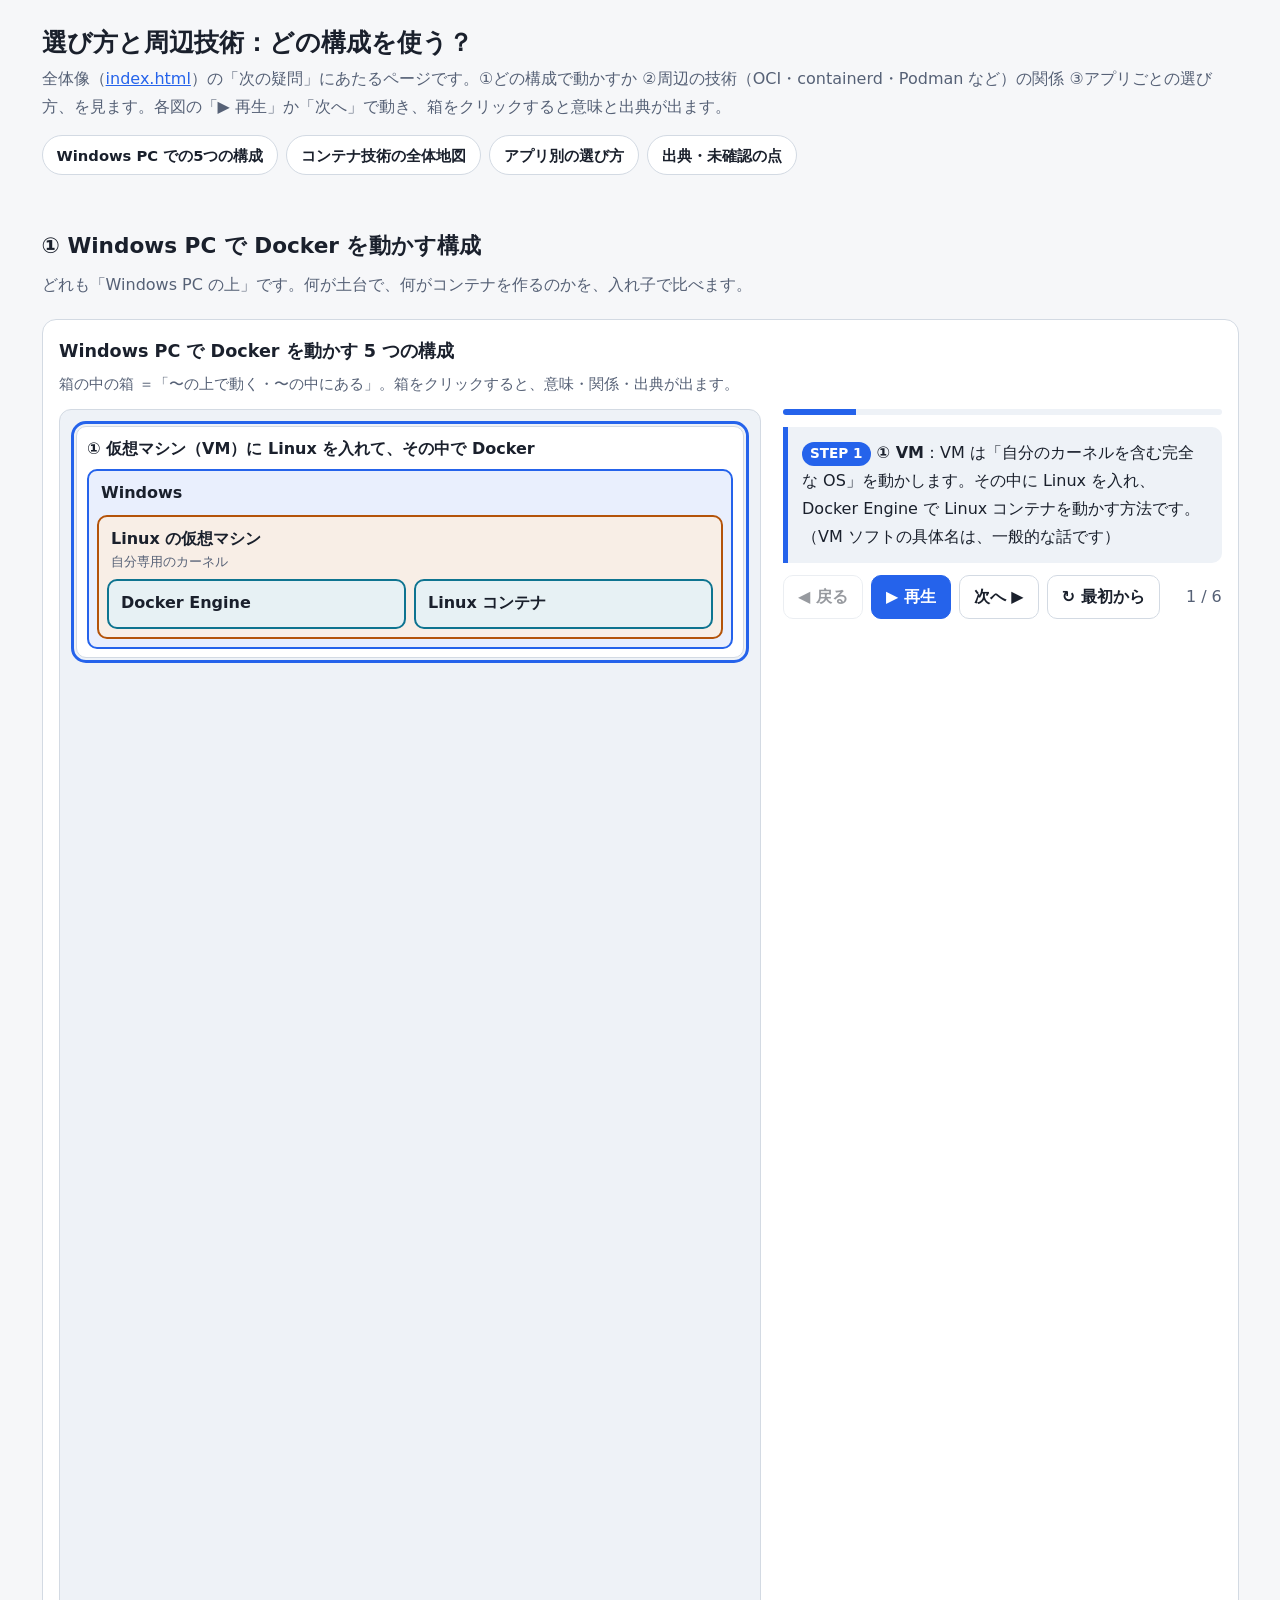
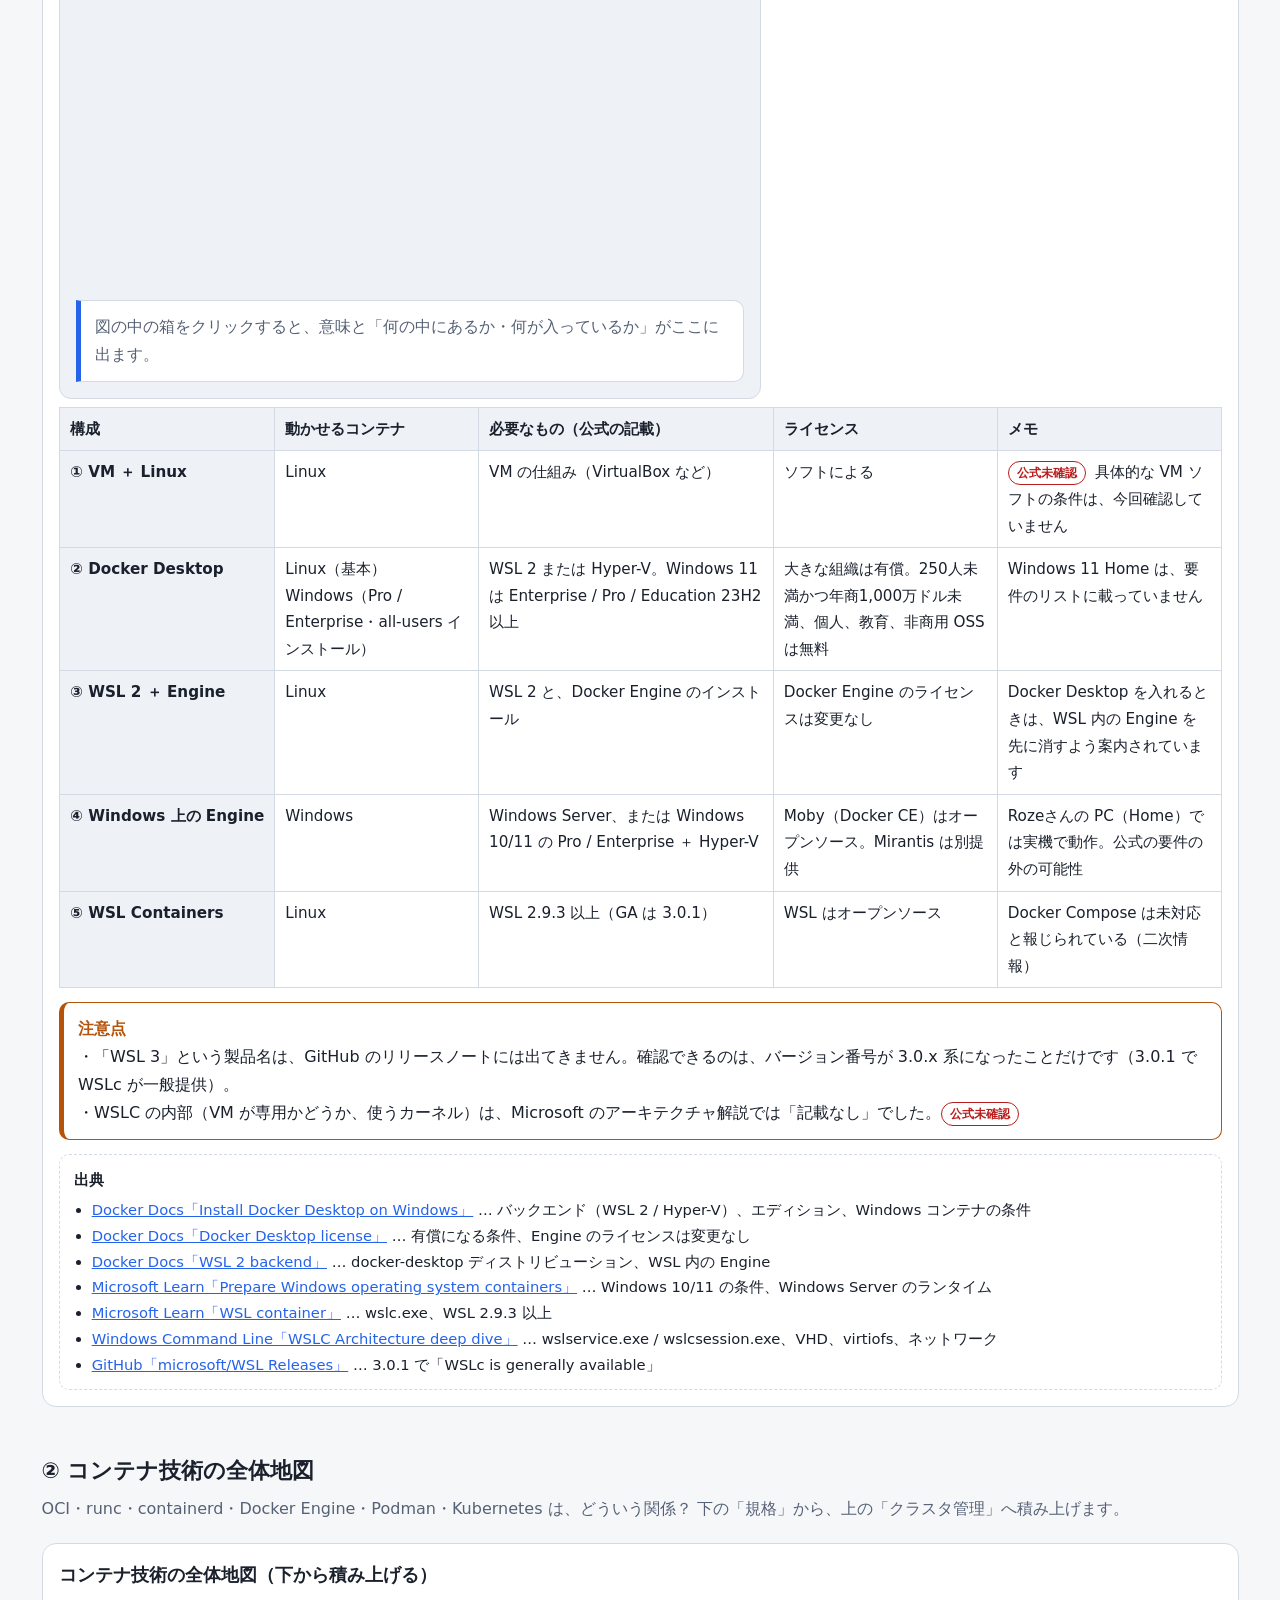
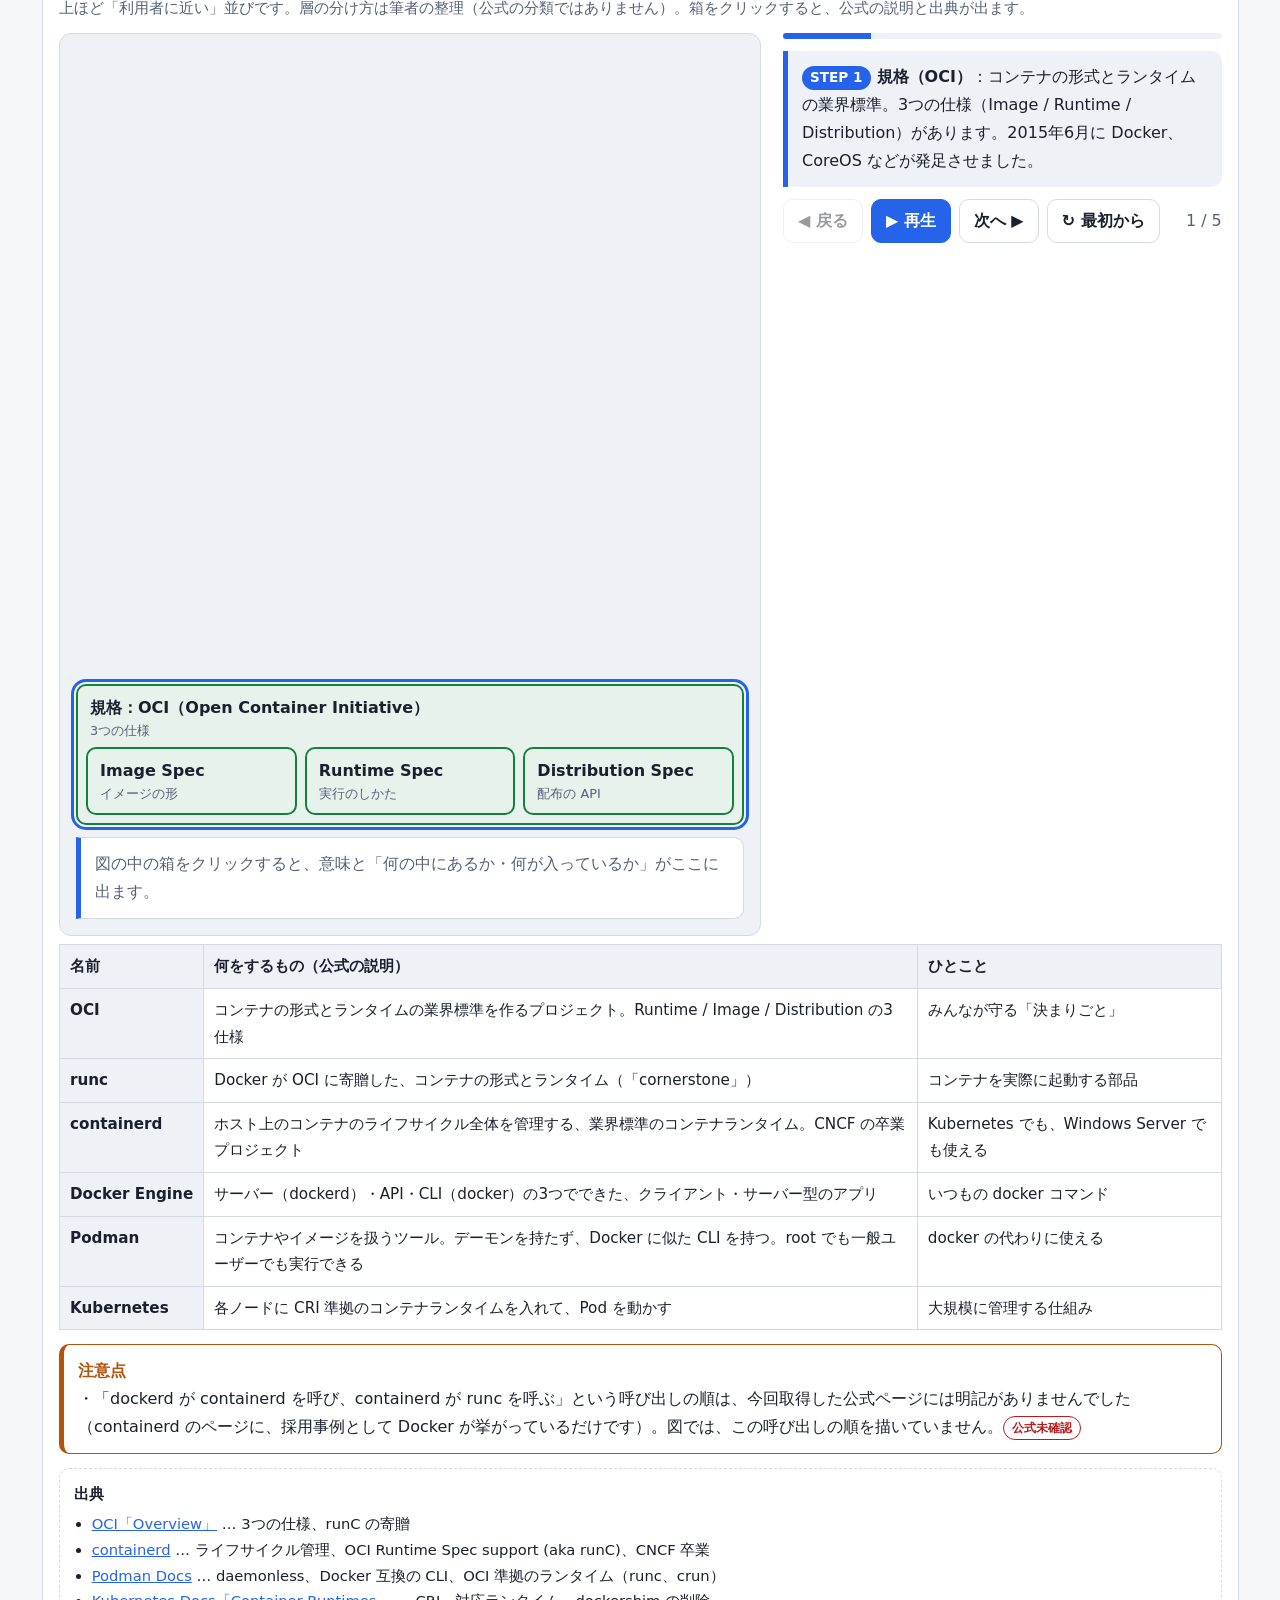
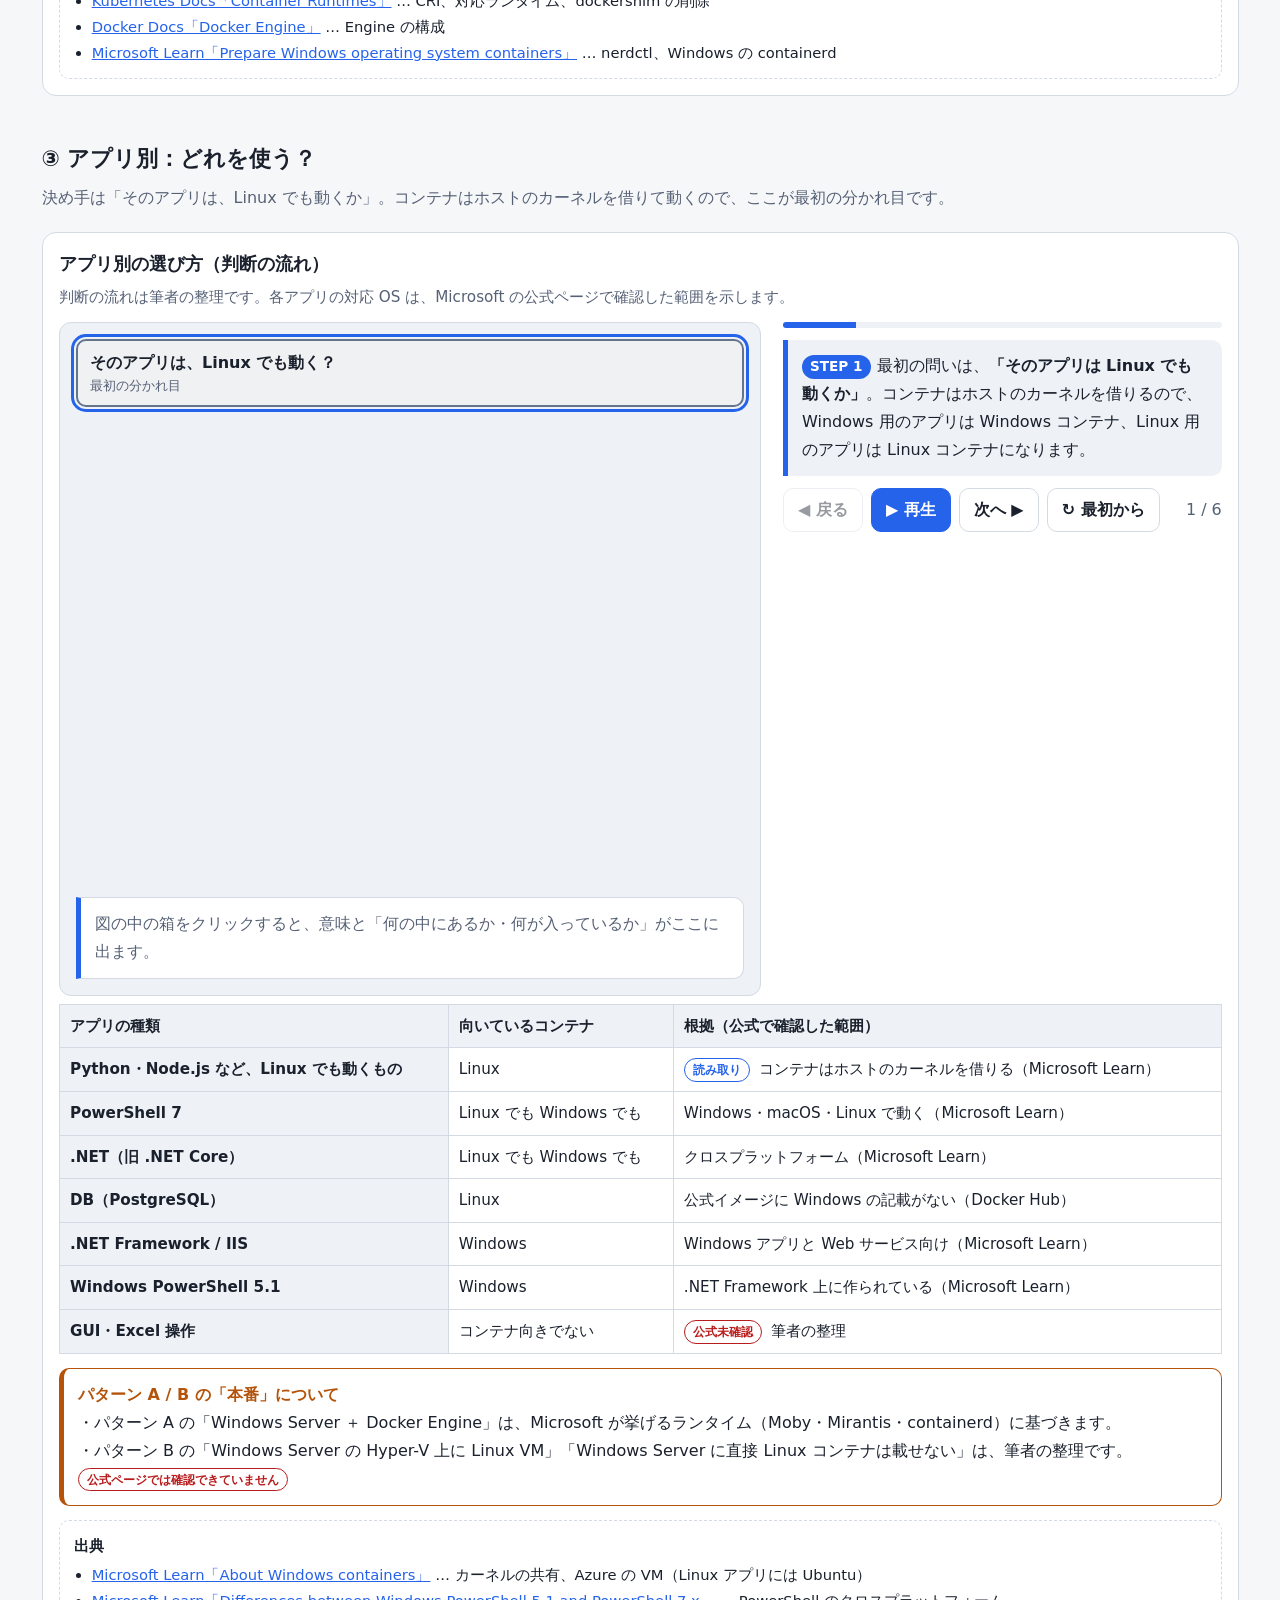
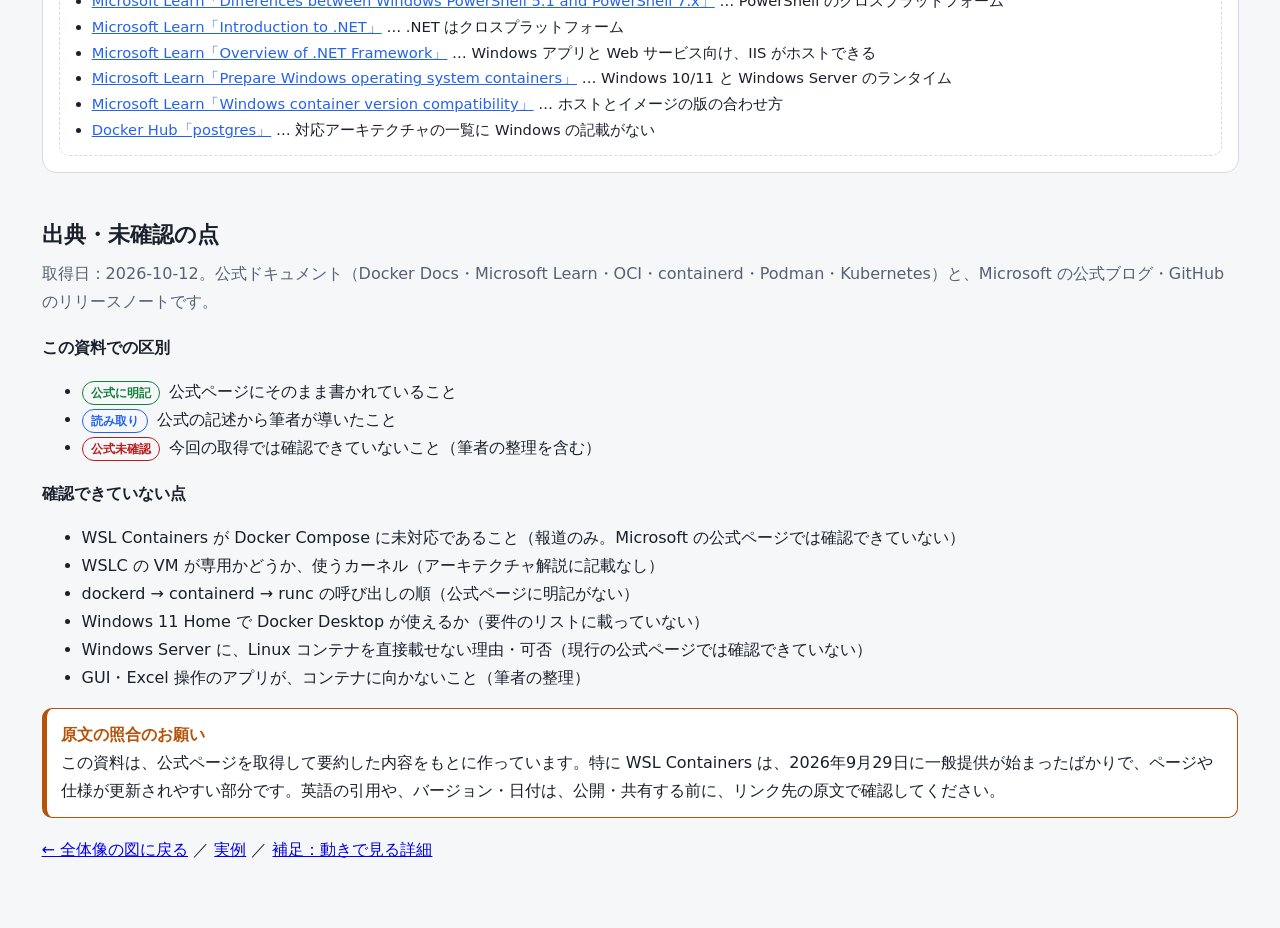
==== commit 89336f55: "広い画面でも見やすいレイアウトに調整 PC の広い画面（拡大率を下げたブラウザを含む）で、図や文字が小さく 縦に長くなる問題を直した。  - base.css: 画面が広いほど文字とページ幅を大きくす" ====
--- a/docker_visual/choose.html
+++ b/docker_visual/choose.html
@@ -11,7 +11,7 @@
   <link rel="stylesheet" href="css/details.css">
 </head>
 <body>
-<div class="wrap">
+<div class="wrap wide">
 
   <header class="details-head">
     <h1>選び方と周辺技術：どの構成を使う？</h1>
--- a/docker_visual/css/base.css
+++ b/docker_visual/css/base.css
@@ -54,14 +54,23 @@
 
 html { -webkit-text-size-adjust: 100%; scroll-behavior: smooth; }
 
+/* 広い画面（PC・拡大率を下げたブラウザ）では、文字を少し大きくして、図も一緒に大きくする */
+html { font-size: clamp(16px, 0.42vw + 9px, 22px); }
+
 body {
   margin: 0;
   background: var(--bg);
   color: var(--text);
-  font: 16px/1.75 var(--font);
+  font: 1rem/1.75 var(--font);
 }
 
 .wrap { max-width: 1000px; margin: 0 auto; padding: 0 16px 64px; }
+
+/* PC の広い画面では、ページの幅も広げる（左右の余白を減らす） */
+@media (min-width: 1200px) {
+  .wrap      { max-width: min(1560px, 94vw); }
+  .wrap.wide { max-width: min(1880px, 96vw); }
+}
 
 /* ----- ヘッダー ----- */
 .site-header { padding: 28px 0 14px; }
--- a/docker_visual/css/scenes.css
+++ b/docker_visual/css/scenes.css
@@ -171,6 +171,21 @@
 .cmpcol .vlink { font-size: 1rem; }
 .points { margin: 6px 0 0; padding-left: 1.2em; font-size: .92rem; }
 
+/* ----- 図（stage）と、説明・操作（scene-ui）を並べる ----- */
+.scene-main { display: block; }
+
+.scene { container-type: inline-size; }
+
+/* 図の入れ物（.scene）が十分に広いときだけ、図と説明を横に並べる */
+@container (min-width: 1000px) {
+  .scene-main {
+    display: grid; align-items: start; gap: 22px;
+    grid-template-columns: minmax(0, 1.6fr) minmax(300px, 1fr);
+  }
+  /* 図が縦に長くても、説明と操作ボタンは画面の上のほうに残る */
+  .scene-main > .scene-ui { position: sticky; top: 12px; }
+  .scene-main .progress { margin-top: 0; }
+}
 /* ----- 表示・非表示・強調（このブロックは必ず最後に置く） ----- */
 [data-show], [data-hide] { transition: opacity .5s ease, transform .5s ease; }
 [data-move] {
--- a/docker_visual/css/details.css
+++ b/docker_visual/css/details.css
@@ -34,3 +34,21 @@
 
 /* 構成の行の中では、箱を縦に引き伸ばさない */
 .cfg .tm-body { align-items: flex-start; }
+
+/* PC の非常に広い画面（目安：幅 2000px 以上）では、図を2列に並べて縦の長さを減らす。
+   図が1つしかないグループは、そのまま全幅で、図と説明を横に並べる */
+@media (min-width: 2000px) {
+  .group:has(> .scene ~ .scene) {
+    display: grid; align-items: start;
+    grid-template-columns: repeat(2, minmax(0, 1fr));
+    gap: 0 20px;
+  }
+  .group:has(> .scene ~ .scene) > :not(.scene) { grid-column: 1 / -1; }
+}
+
+/* 選び方ページ：構成の比較は、広い画面では2列にする */
+@media (min-width: 1500px) {
+  .termmap:has(> .cfg) { display: grid; grid-template-columns: repeat(2, minmax(0, 1fr)); gap: 10px; align-items: start; }
+  .termmap:has(> .cfg) > .tm-panel { grid-column: 1 / -1; }
+  .termmap:has(> .cfg) > .cfg { margin: 0; }
+}
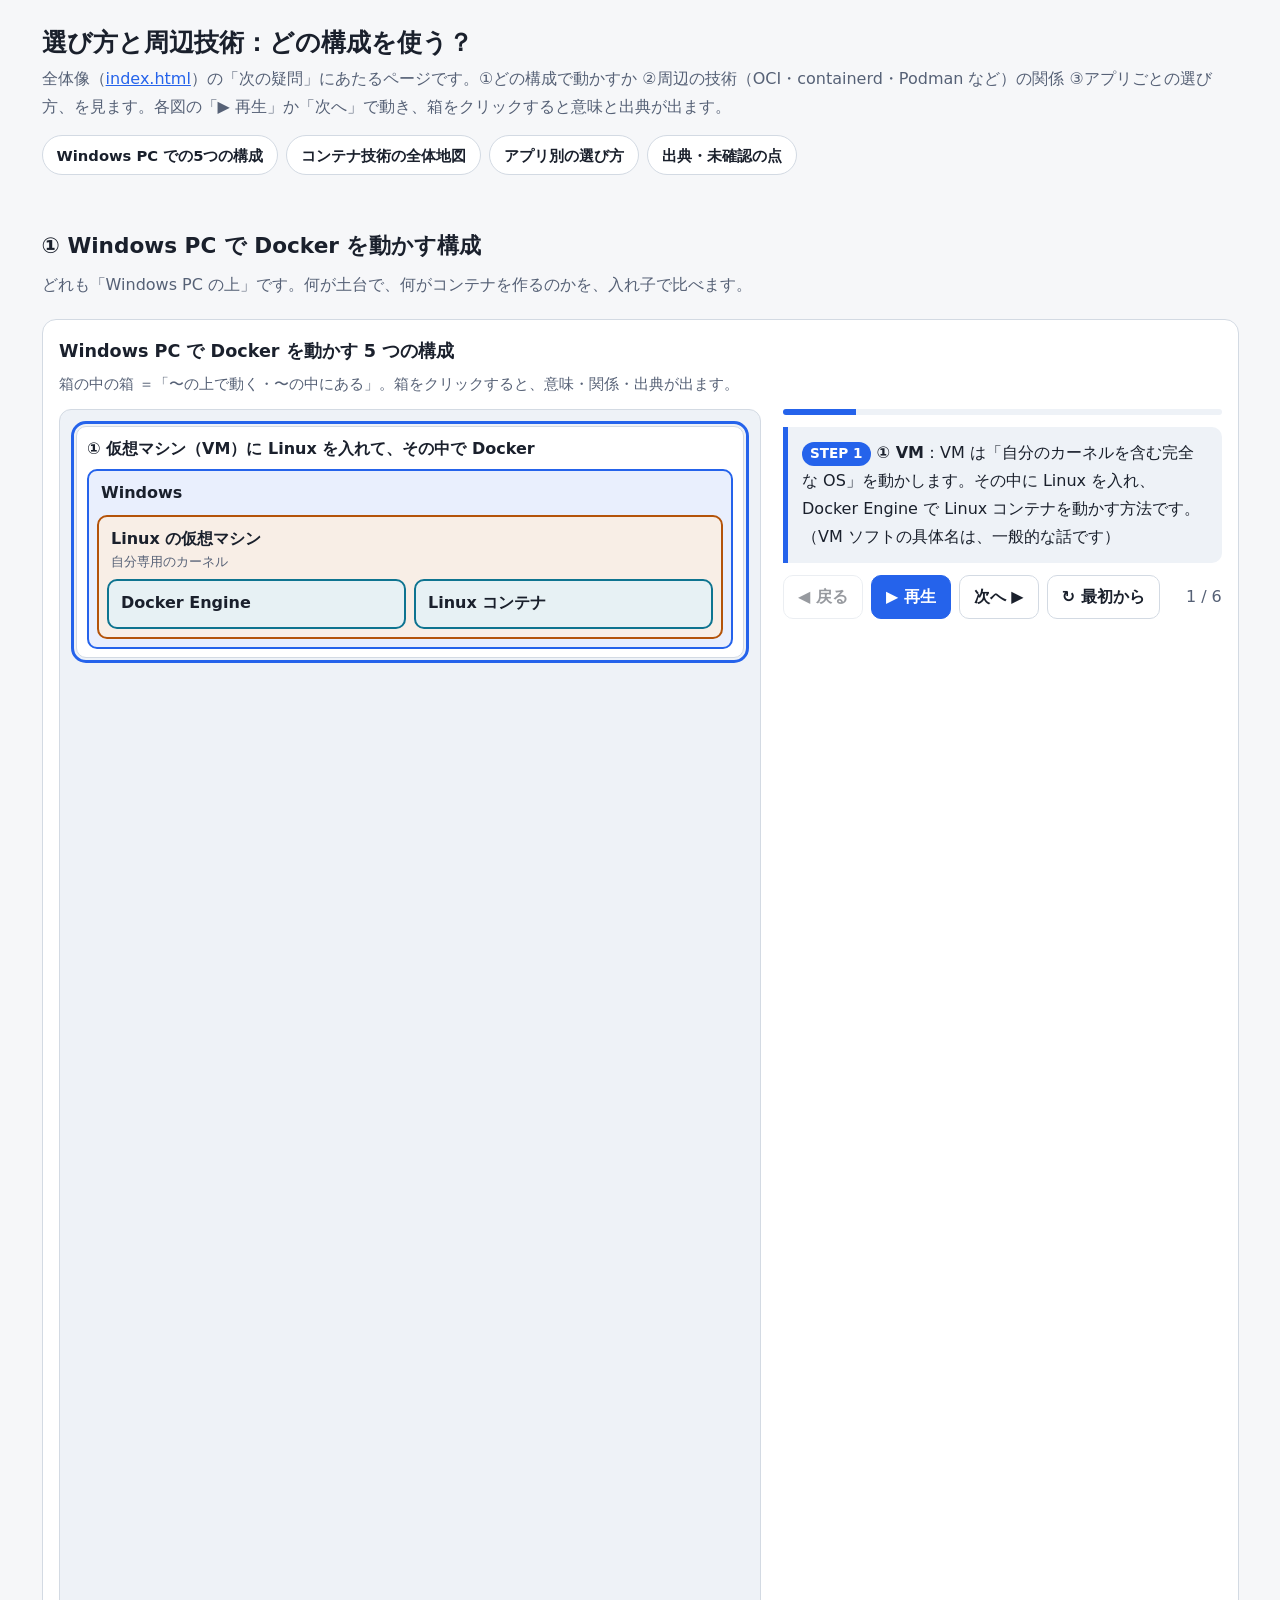
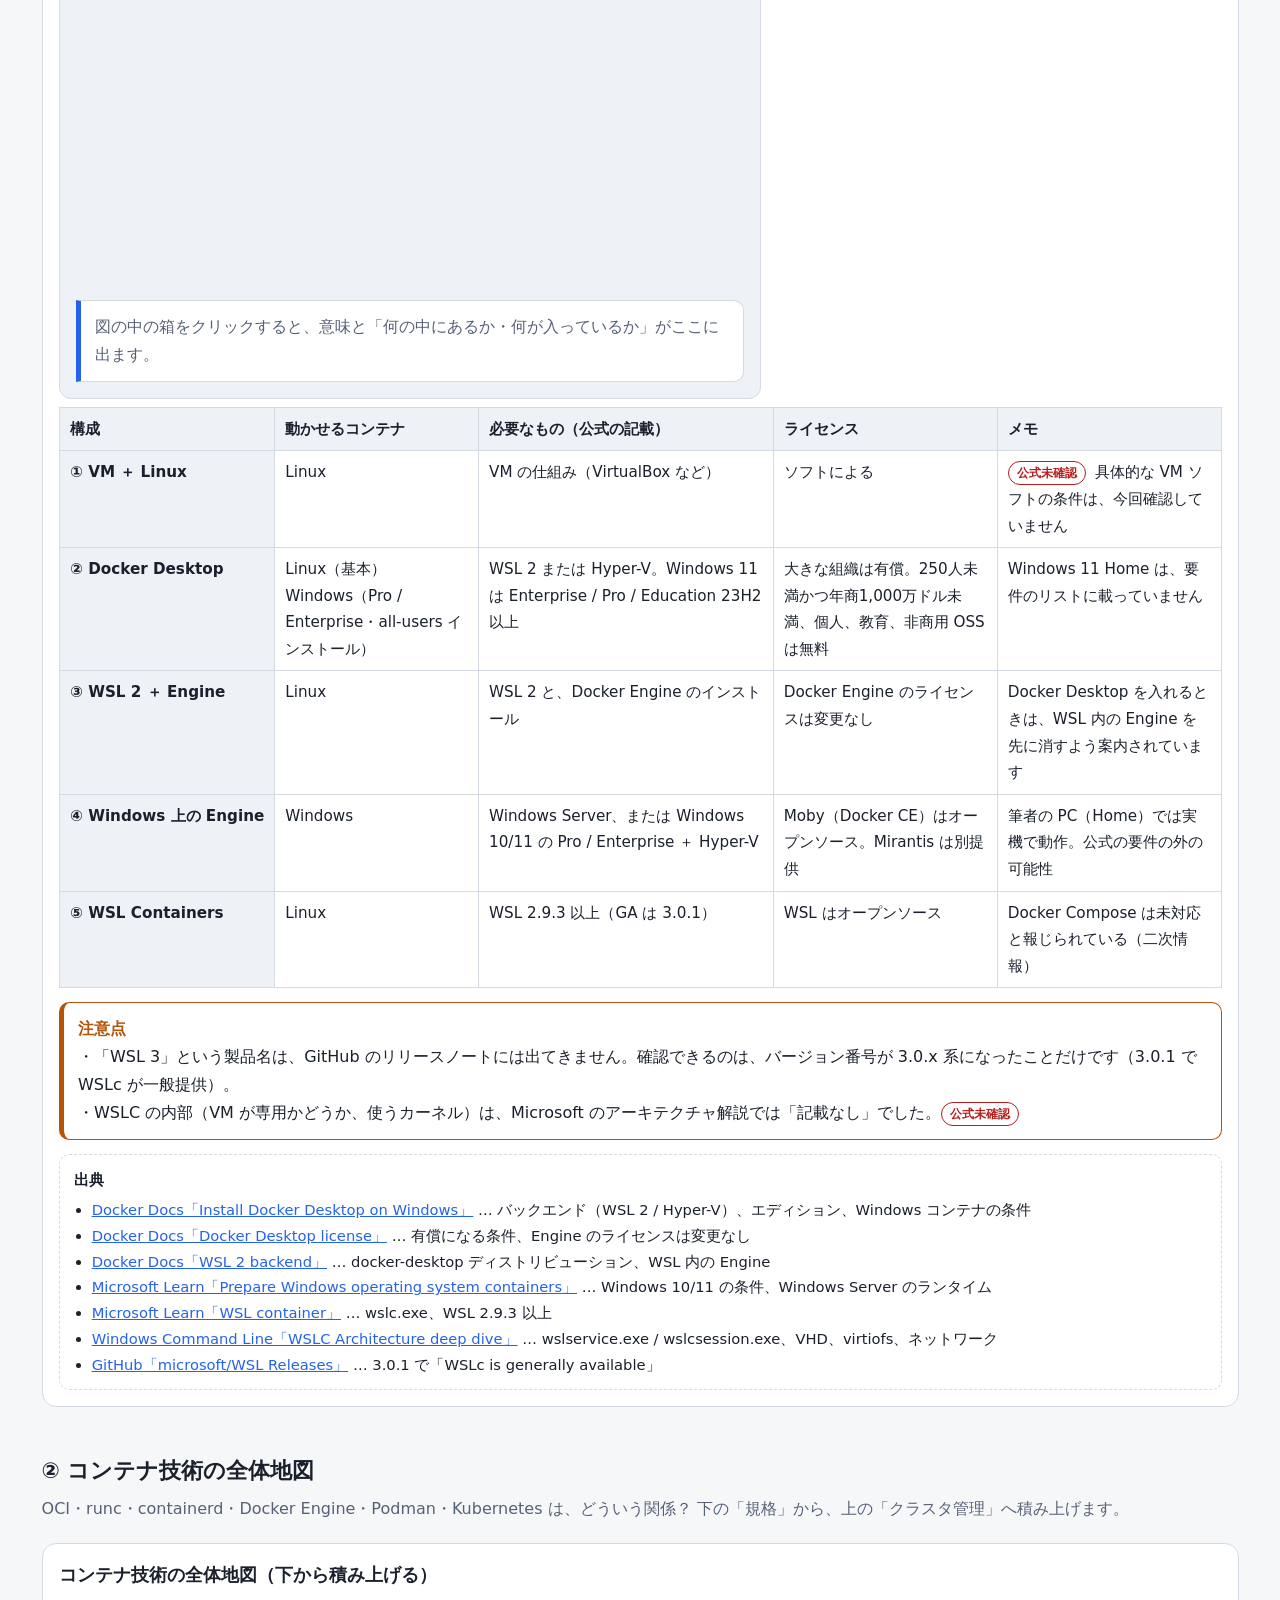
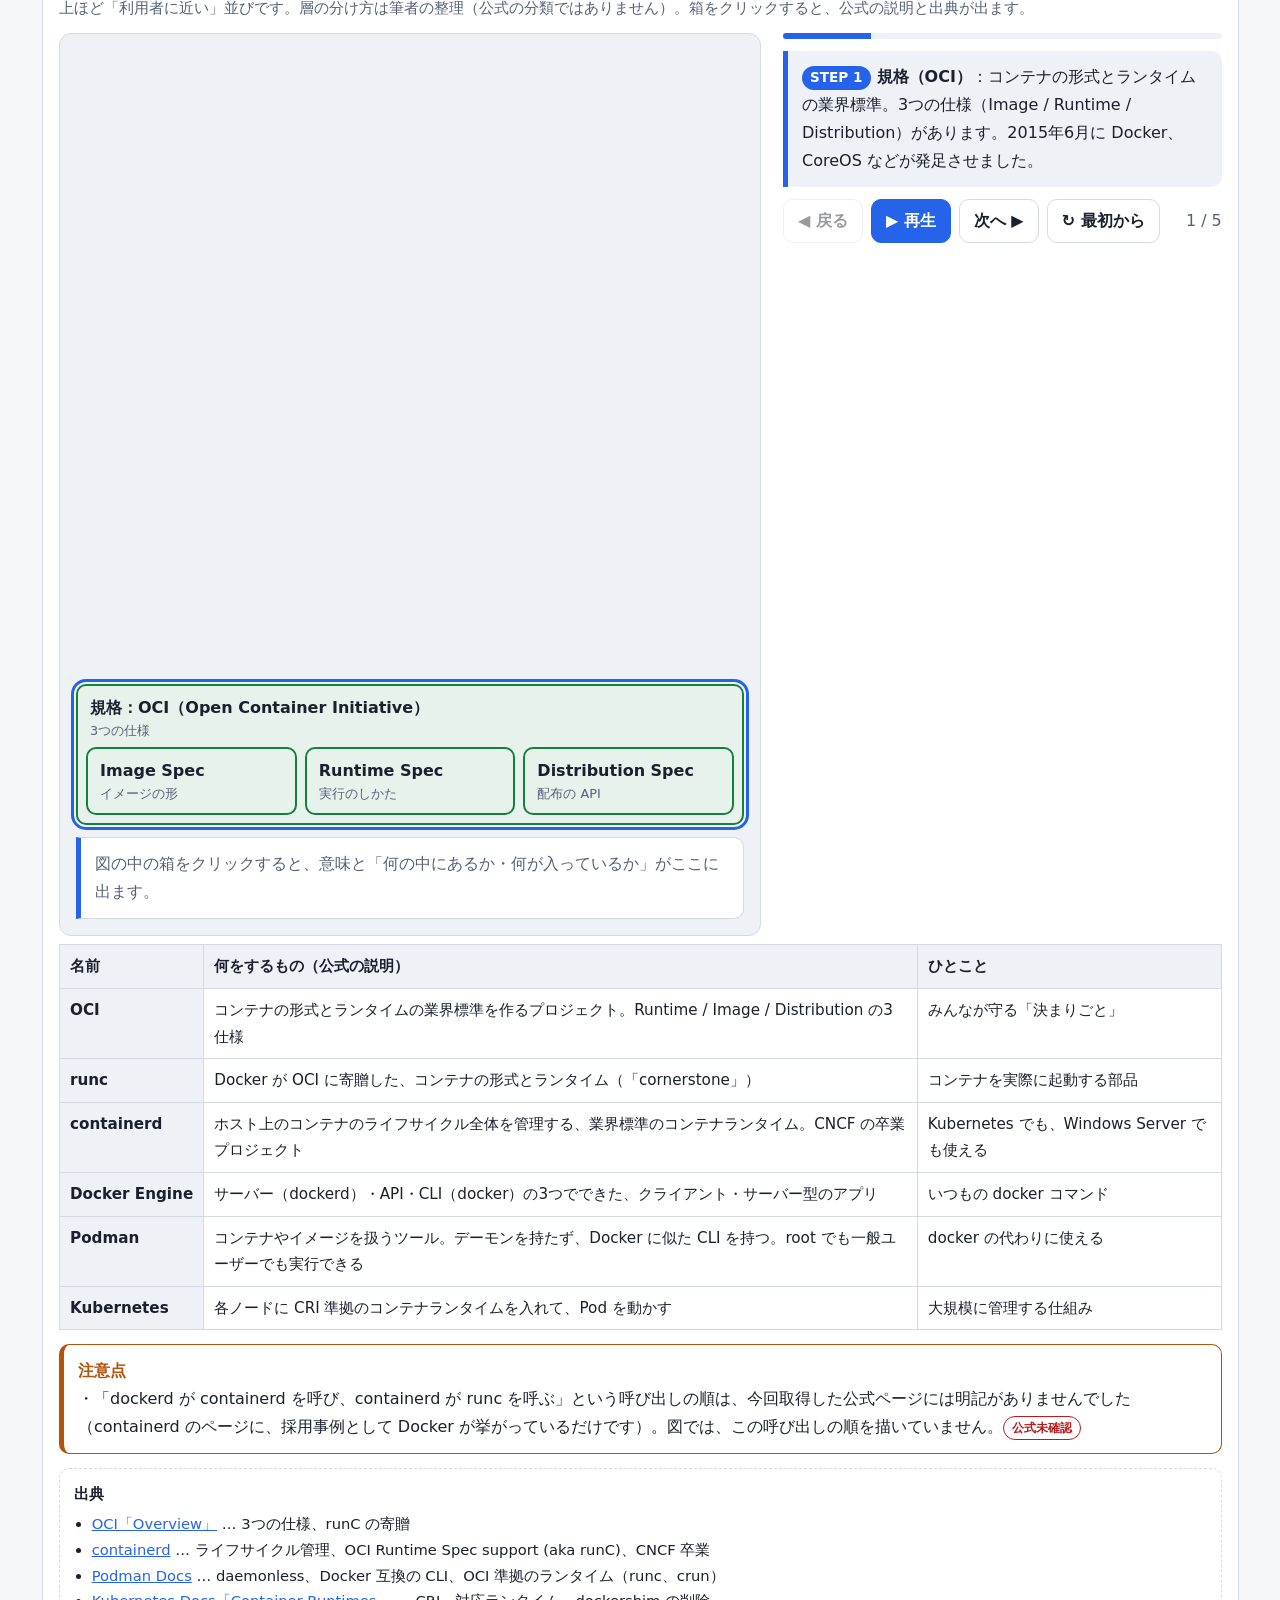
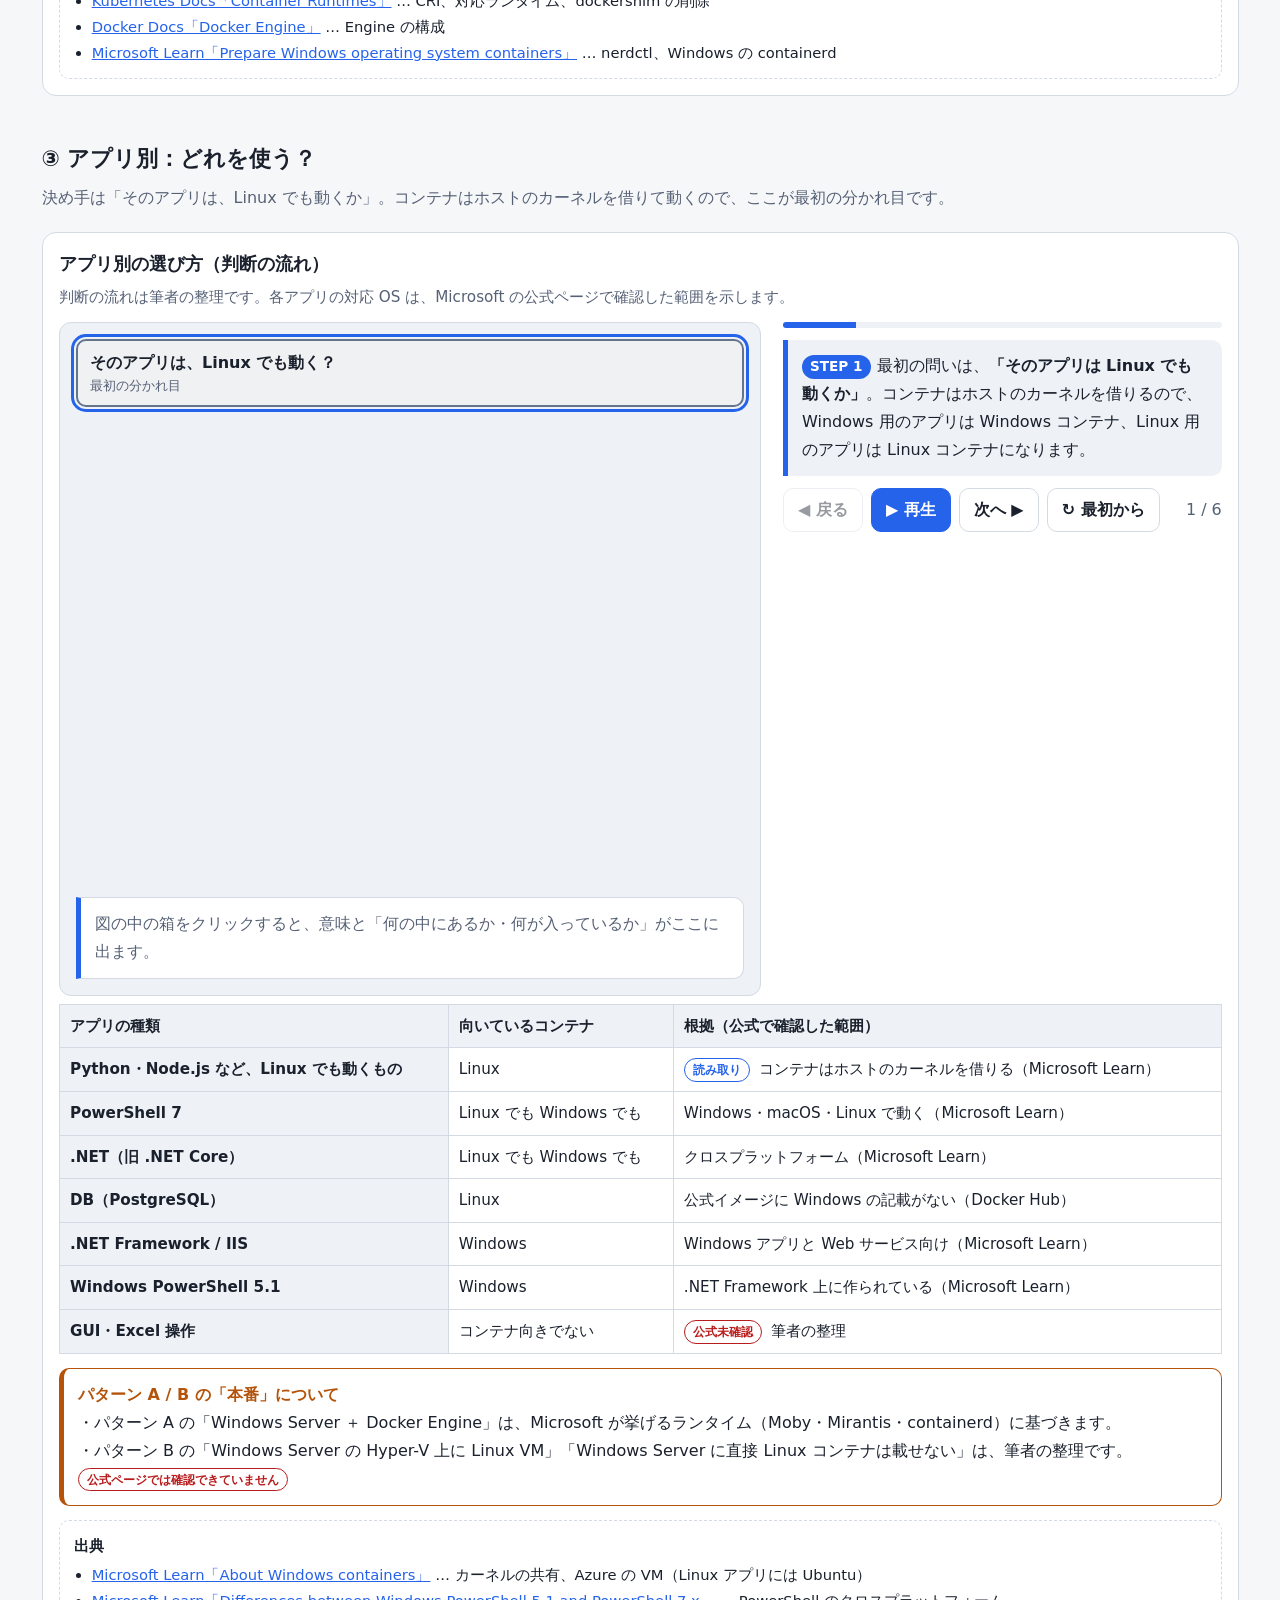
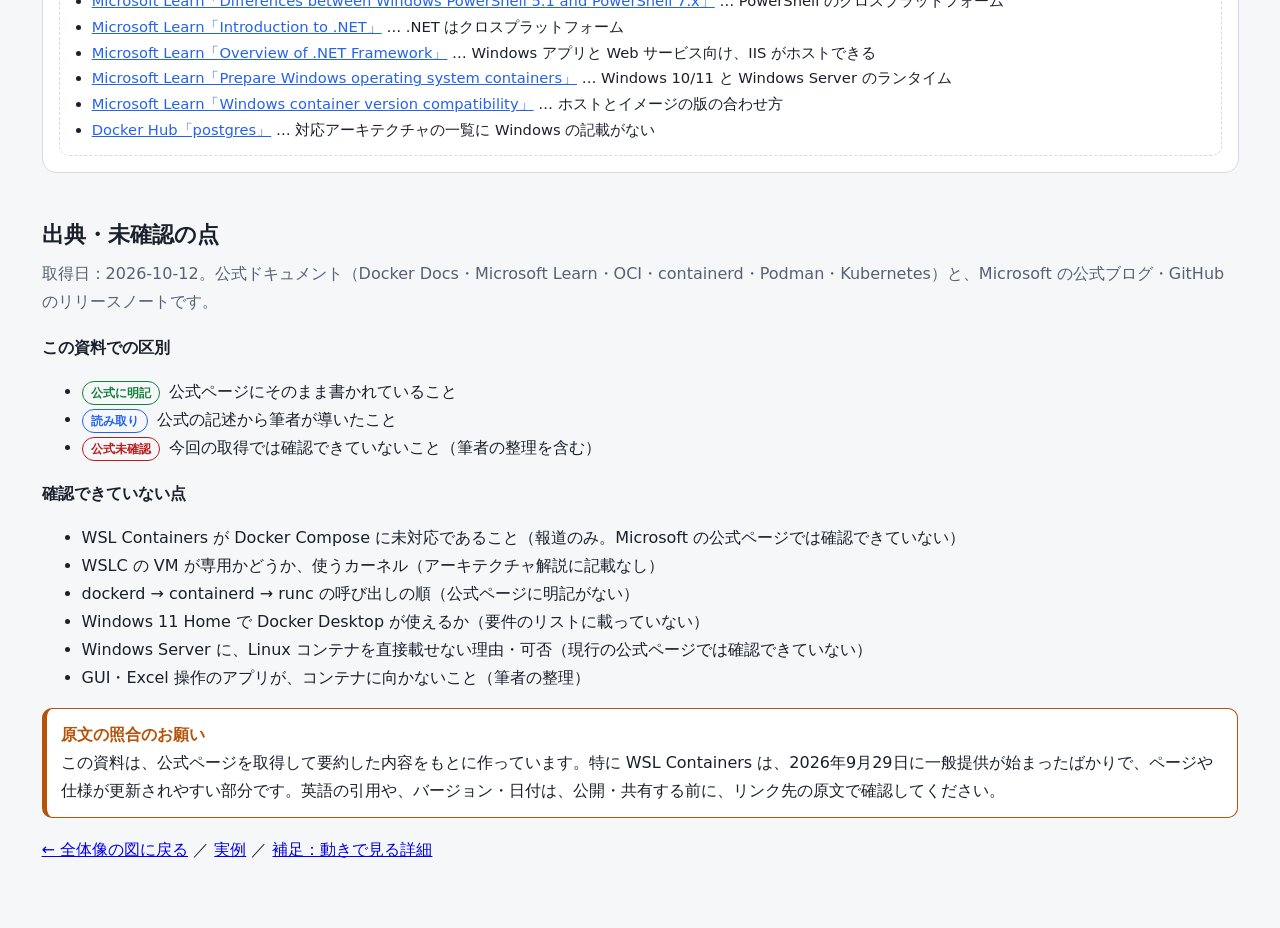
==== commit de42b2ee: "公開ページから個人名を削除 不特定多数の読者向けに、個人名を含む表現を 「筆者の PC」「このリポジトリの docker/dockerimage」 などの名前を含まない表現に置き換えた。 Window" ====
--- a/docker_visual/choose.html
+++ b/docker_visual/choose.html
@@ -135,7 +135,7 @@
         <li><strong>① VM</strong>：VM は「自分のカーネルを含む完全な OS」を動かします。その中に Linux を入れ、Docker Engine で Linux コンテナを動かす方法です。（VM ソフトの具体名は、一般的な話です）</li>
         <li><strong>② Docker Desktop</strong>：既定のバックエンドは <strong>WSL 2</strong>。コンテナは、WSL 2 の中の専用ディストリビューション（<code>docker-desktop</code>）で動きます。大きな組織では有償です。</li>
         <li><strong>③ WSL 2 ＋ Engine</strong>：Ubuntu などの WSL 2 ディストリビューションに、<strong>Docker Engine を直接</strong>入れます。Docker Desktop は不要。Docker Engine 自体のライセンスは変わっていません。</li>
-        <li><strong>④ Windows 上の Engine</strong>：<strong>Windows コンテナ</strong>を動かす方法。Windows Server では Moby・Mirantis・containerd。Windows 10/11 は、公式には「Pro / Enterprise ＋ Hyper-V」。Rozeさんの PC（Home）では動きましたが、公式の要件の外の可能性があります。</li>
+        <li><strong>④ Windows 上の Engine</strong>：<strong>Windows コンテナ</strong>を動かす方法。Windows Server では Moby・Mirantis・containerd。Windows 10/11 は、公式には「Pro / Enterprise ＋ Hyper-V」。筆者の PC（Home）では動きましたが、公式の要件の外の可能性があります。</li>
         <li><strong>⑤ WSL Containers</strong>：WSL に組み込まれた Linux コンテナ機能（<code>wslc.exe</code>）。<strong>Docker を別に入れなくてよい</strong>。2026/9/29 に一般提供（WSL 3.0.1）。Docker Compose は未対応と報じられています（公式ページでは未確認）。</li>
         <li>どれも「カーネルを借りて動く」点は同じ。違いは、<strong>誰がコンテナを作るか</strong>と、<strong>どのカーネルを使うか</strong>です。<span class="badge inf">公式の記述からの読み取り</span></li>
       </ol>
@@ -147,7 +147,7 @@
             <tr><th>① VM ＋ Linux</th><td>Linux</td><td>VM の仕組み（VirtualBox など）</td><td>ソフトによる</td><td><span class="badge unk">公式未確認</span> 具体的な VM ソフトの条件は、今回確認していません</td></tr>
             <tr><th>② Docker Desktop</th><td>Linux（基本）<br>Windows（Pro / Enterprise・all-users インストール）</td><td>WSL 2 または Hyper-V。Windows 11 は Enterprise / Pro / Education 23H2 以上</td><td>大きな組織は有償。250人未満かつ年商1,000万ドル未満、個人、教育、非商用 OSS は無料</td><td>Windows 11 Home は、要件のリストに載っていません</td></tr>
             <tr><th>③ WSL 2 ＋ Engine</th><td>Linux</td><td>WSL 2 と、Docker Engine のインストール</td><td>Docker Engine のライセンスは変更なし</td><td>Docker Desktop を入れるときは、WSL 内の Engine を先に消すよう案内されています</td></tr>
-            <tr><th>④ Windows 上の Engine</th><td>Windows</td><td>Windows Server、または Windows 10/11 の Pro / Enterprise ＋ Hyper-V</td><td>Moby（Docker CE）はオープンソース。Mirantis は別提供</td><td>Rozeさんの PC（Home）では実機で動作。公式の要件の外の可能性</td></tr>
+            <tr><th>④ Windows 上の Engine</th><td>Windows</td><td>Windows Server、または Windows 10/11 の Pro / Enterprise ＋ Hyper-V</td><td>Moby（Docker CE）はオープンソース。Mirantis は別提供</td><td>筆者の PC（Home）では実機で動作。公式の要件の外の可能性</td></tr>
             <tr><th>⑤ WSL Containers</th><td>Linux</td><td>WSL 2.9.3 以上（GA は 3.0.1）</td><td>WSL はオープンソース</td><td>Docker Compose は未対応と報じられている（二次情報）</td></tr>
           </tbody>
         </table>
